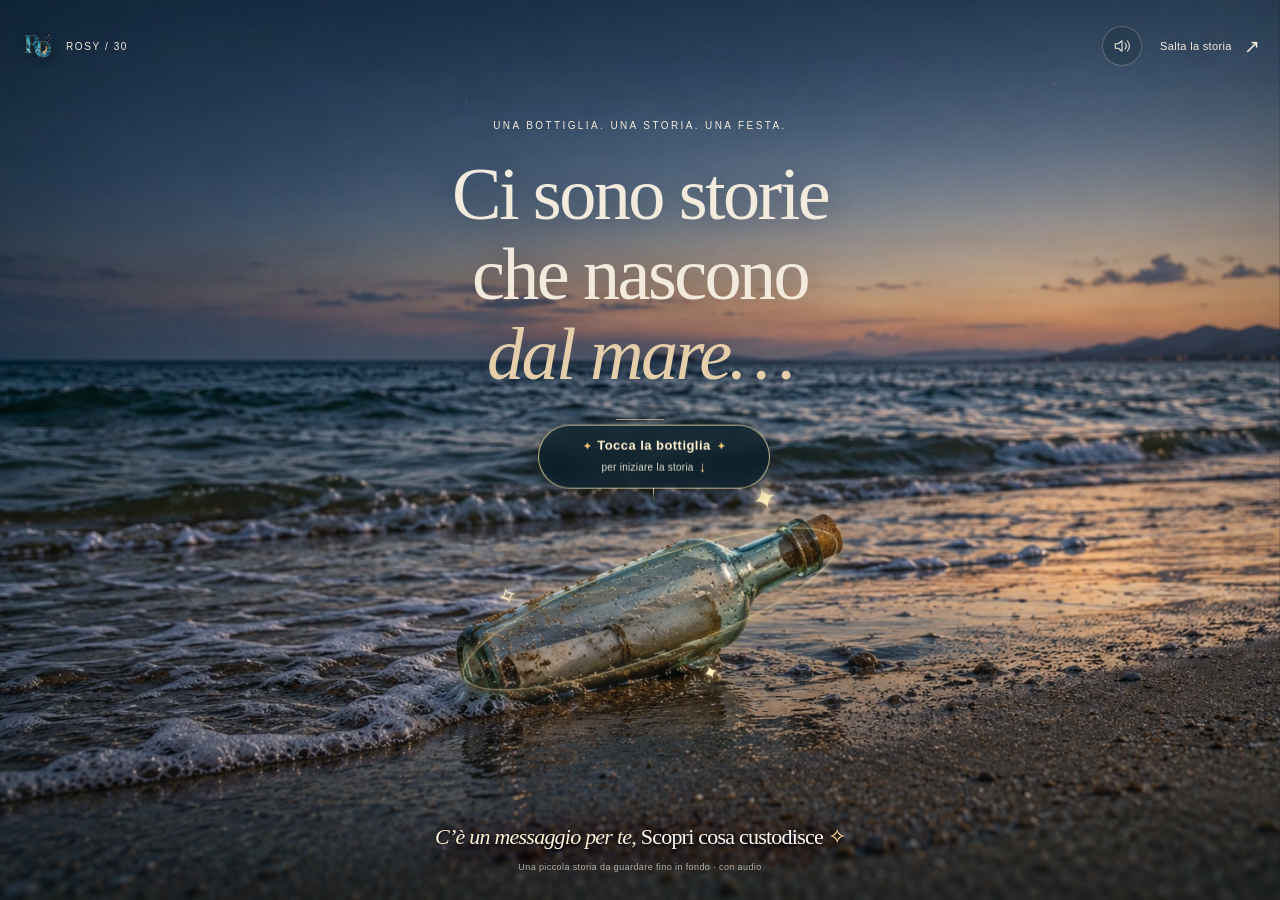
==== index.html @ 832f75d0 "Add files via upload" ====
<!doctype html>
<html lang="it">
<head>
  <meta charset="utf-8">
  <meta name="viewport" content="width=device-width, initial-scale=1, viewport-fit=cover">
  <meta name="theme-color" content="#142b35">
  <meta name="robots" content="noindex, nofollow">
  <meta name="description" content="Una bottiglia, una storia, una festa. Un invito speciale, arrivato dal mare.">
  <title>Una bottiglia, una storia, una festa</title>
  <link rel="canonical" href="https://novaaftercoma.github.io/Patanella/">
  <meta property="og:type" content="website">
  <meta property="og:locale" content="it_IT">
  <meta property="og:site_name" content="Invito Patanella">
  <meta property="og:title" content="Una bottiglia, una storia, una festa | Patanella">
  <meta property="og:description" content="Una bottiglia è arrivata dal mare. Tocca per scoprire l'invito alla festa.">
  <meta property="og:url" content="https://novaaftercoma.github.io/Patanella/">
  <meta property="og:image" content="https://novaaftercoma.github.io/Patanella/assets/anteprima-whatsapp.jpg">
  <meta property="og:image:secure_url" content="https://novaaftercoma.github.io/Patanella/assets/anteprima-whatsapp.jpg">
  <meta property="og:image:type" content="image/jpeg">
  <meta property="og:image:width" content="1200">
  <meta property="og:image:height" content="630">
  <meta property="og:image:alt" content="Una bottiglia con una pergamena sulla riva del mare al tramonto">
  <meta name="twitter:card" content="summary_large_image">
  <meta name="twitter:title" content="Una bottiglia, una storia, una festa | Patanella">
  <meta name="twitter:description" content="Una storia arriva dal mare. Apri la bottiglia e scopri l'invito.">
  <meta name="twitter:image" content="https://novaaftercoma.github.io/Patanella/assets/anteprima-whatsapp.jpg">
  <link rel="icon" type="image/svg+xml" href="assets/favicon.svg">
  <link rel="apple-touch-icon" href="assets/apple-touch-icon.png">
  <!-- Calligrafia della pergamena; i font di sistema sono la riserva se offline. -->
  <link rel="preconnect" href="https://fonts.googleapis.com">
  <link rel="preconnect" href="https://fonts.gstatic.com" crossorigin>
  <link href="https://fonts.googleapis.com/css2?family=Dancing+Script:wght@500;600;700&family=Great+Vibes&display=swap" rel="stylesheet">
  <link rel="stylesheet" href="style.css?v=20">
</head>
<body>
<main id="stage" class="stage" data-scene="welcome">
  <div class="backdrops" aria-hidden="true">
    <picture>
      <source id="shore-mobile-source" media="(max-aspect-ratio: 3/4)" srcset="assets/scenes/bottiglia-mobile.jpg">
      <img id="shore" class="backdrop shore" src="assets/scenes/bottiglia.jpg" alt="" fetchpriority="high">
    </picture>
    <picture>
      <source id="open-mobile-source" media="(max-aspect-ratio: 3/4)">
      <img id="shore-open" class="backdrop shore shore-open" alt="" decoding="async" fetchpriority="low">
    </picture>
    <img id="night" class="backdrop night" alt="" decoding="async" fetchpriority="low">
    <div id="videos" class="videos"></div>
    <div class="shade"></div>
    <div class="vignette"></div>
  </div>

  <header class="topbar">
    <div class="brand"><img id="brand-monogram" alt="" width="36" height="36"><span id="brand-name">Una storia da festeggiare</span></div>
    <div class="controls">
      <button id="b-sound" class="control" type="button" hidden aria-label="Disattiva l’audio" aria-pressed="false">
        <svg viewBox="0 0 24 24" aria-hidden="true"><path d="M3 9v6h4l5 4V5L7 9z"/><path class="sound-on" d="M16 8a6 6 0 0 1 0 8m3-11a10 10 0 0 1 0 14"/><path class="sound-off" d="m16 9 6 6m0-6-6 6"/></svg>
      </button>
      <button id="b-audio-retry" class="audio-retry control" type="button" hidden aria-label="Riprova ad attivare la musica">♪ <span class="sr-only">Attiva la musica</span></button>
      <button id="b-pause" class="control" type="button" hidden aria-label="Metti in pausa" aria-pressed="false"><span class="pause-symbol" aria-hidden="true">Ⅱ</span><span class="play-symbol" aria-hidden="true">▷</span></button>
      <button id="b-skip" class="skip" type="button" aria-label="Salta la storia e vai subito all’invito">Salta la storia <span aria-hidden="true">↗</span></button>
    </div>
  </header>

  <section id="welcome" class="panel welcome active" aria-label="Il messaggio dal mare">
    <div class="welcome-copy">
      <p class="eyebrow">Una bottiglia. Una storia. Una festa.</p>
      <h1 id="welcome-title">Ci sono storie<br>che nascono<br><em>dal mare…</em></h1>
      <div class="fine-line" aria-hidden="true"></div>
    </div>
    <!-- Hitbox ovale sincronizzata alla posizione reale della bottiglia. -->
    <div id="bottle-frame" class="bottle-frame">
      <div class="bottle-aura" aria-hidden="true">
        <span class="bottle-spark bottle-spark-one">✦</span>
        <span class="bottle-spark bottle-spark-two">✧</span>
        <span class="bottle-spark bottle-spark-three">✦</span>
      </div>
      <button id="bottle" class="bottle-hit" type="button" aria-label="Tocca la bottiglia per iniziare la storia e ascoltare la musica"></button>
    </div>
    <button id="bottle-guide" class="bottle-guide" type="button" aria-label="Tocca qui o la bottiglia per iniziare la storia">
      <span class="bottle-guide-lead"><span class="bottle-guide-star">✦</span> Tocca la bottiglia <span class="bottle-guide-star">✦</span></span>
      <span class="bottle-guide-sub">per iniziare la storia <span class="bottle-guide-arrow">↓</span></span>
    </button>
    <div class="welcome-action">
      <p class="welcome-message"><em>C’è un messaggio per te,</em> Scopri cosa custodisce <span aria-hidden="true">✧</span></p>
      <p class="micro">Una piccola storia da guardare fino in fondo · con audio</p>
    </div>
  </section>

  <section id="messaggio" class="panel opening" aria-label="L’inizio della storia" inert>
    <div class="opening-copy"><p class="eyebrow">La scoperta</p><h2 id="intro-text">Ogni storia ha un inizio…</h2></div>
  </section>

  <section id="segreto" class="panel letter-panel" aria-label="Il contenuto segreto" inert>
    <article class="letter">
      <div class="letter-inner">
        <p class="letter-label">Un piccolo segreto per te</p>
        <div class="letter-rule" aria-hidden="true"></div>
        <p id="ty1" class="typed">La protagonista di questa storia?</p>
        <p id="ty2" class="typed typed-strong">Una ragazza che non ha nessuna intenzione di crescere davvero…</p>
        <p class="signature" id="signature">Patanella</p>
      </div>
    </article>
  </section>

  <section id="prove" class="panel photos-panel" aria-label="Le prove: i ricordi d’infanzia" inert>
    <div class="scene-heading"><p class="eyebrow">Le prove</p><h2>Era già tutto <em>scritto.</em></h2></div>
    <div id="kids" class="photo-desk kids"></div>
  </section>

  <section id="complici" class="panel photos-panel friends-panel" aria-label="Il prima e dopo: Rosy oggi" inert>
    <div class="scene-heading"><p class="eyebrow">Qualche anno dopo</p><h2 id="flash">Poi gli anni sono passati…</h2></div>
    <div id="friends" class="photo-desk friends"></div>
  </section>

  <section id="epico" class="panel poetic" aria-label="Il prossimo capitolo" inert>
    <div class="poetic-inner"><p class="eyebrow">Il bello deve ancora venire</p><h2 id="epic-text">Trent’anni di sogni, risate e persone speciali.</h2><div class="fine-line" aria-hidden="true"></div></div>
  </section>

  <section id="citazione" class="panel poetic quote-panel" aria-label="I momenti che contano" inert>
    <div class="poetic-inner"><span class="quote-mark" aria-hidden="true">“</span><blockquote id="quote-text">Le cose belle non si contano negli anni, ma nei momenti che ci fanno brillare gli occhi.</blockquote><div class="fine-line" aria-hidden="true"></div></div>
  </section>

  <section id="finale" class="panel final-panel" aria-label="L’invito alla festa" inert>
    <div class="invitation">
      <p class="eyebrow">Il prossimo capitolo, insieme</p>
      <img id="mono" class="final-monogram" alt="" hidden>
      <h2 id="f-name" tabindex="-1">Rosy</h2>
      <p id="f-age" class="age">30 anni</p>
      <p id="f-title" class="final-copy">La storia continua… e stavolta voglio viverla con voi!</p>
      <div class="event-details">
        <div class="date-line"><time id="f-data" datetime="2026-12-28">Lunedì 28 dicembre 2026</time><span class="date-divider" aria-hidden="true"></span><time id="f-ora" datetime="2026-12-28T20:30:00+01:00">ore 20:30</time></div>
        <p id="f-locale" class="venue">La location? Scoprila sulla mappa.</p>
        <p id="f-addr" class="address"></p>
      </div>
      <section class="countdown" id="countdown" aria-label="Conto alla rovescia per la festa">
        <p class="countdown-kicker" id="countdown-message">Calcolo il tempo che manca alla festa…</p>
        <div class="countdown-units" role="timer" aria-live="off" hidden>
          <div class="countdown-unit"><strong id="cd-days">--</strong><span>giorni</span></div>
          <div class="countdown-unit"><strong id="cd-hours">--</strong><span>ore</span></div>
          <div class="countdown-unit"><strong id="cd-minutes">--</strong><span>minuti</span></div>
          <div class="countdown-unit"><strong id="cd-seconds">--</strong><span>secondi</span></div>
        </div>
      </section>
      <div class="final-actions">
        <div id="rsvp" class="rsvp">
          <p class="rsvp-intro">La tua risposta sarebbe gradita</p>
          <div class="rsvp-choices" role="group" aria-label="Rispondi all'invito su WhatsApp">
            <a id="b-wa-yes" href="https://wa.me/393472343616?text=Ciao%20Patanella%21%20%F0%9F%8E%89%F0%9F%A5%82%0AConfermo%20che%20ci%20sar%C3%B2%20alla%20tua%20festa%21%0A%0A%F0%9F%8D%BD%EF%B8%8F%20Allergie%2Fintolleranze%3A%20___" class="button whatsapp-cta rsvp-option rsvp-yes" target="_blank" rel="noopener noreferrer" aria-label="Conferma: ci sono. Apri WhatsApp con il messaggio di conferma">
              <svg class="action-icon" viewBox="0 0 24 24" fill="none" aria-hidden="true" focusable="false">
                <circle cx="12" cy="12" r="9" stroke="currentColor" stroke-width="1.8"/>
                <path d="m7.6 12.1 3.2 3.2 5.9-6.1" stroke="currentColor" stroke-width="2.1" stroke-linecap="round" stroke-linejoin="round"/>
              </svg>
              <span class="cta-copy"><strong>Conferma</strong><small>Ci sono!</small></span>
            </a>
            <a id="b-wa-no" href="https://wa.me/393472343616?text=Ciao%20Patanella%21%20Mi%20dispiace%2C%20purtroppo%20non%20ci%20sar%C3%B2%20alla%20tua%20festa.%20Ti%20auguro%20una%20bellissima%20serata%21%20%E2%9D%A4%EF%B8%8F" class="button whatsapp-cta rsvp-option rsvp-no" target="_blank" rel="noopener noreferrer" aria-label="Declina: non ci sono. Apri WhatsApp con il messaggio di assenza">
              <svg class="action-icon" viewBox="0 0 24 24" fill="none" aria-hidden="true" focusable="false">
                <circle cx="12" cy="12" r="9" stroke="currentColor" stroke-width="1.8"/>
                <path d="m9 9 6 6m0-6-6 6" stroke="currentColor" stroke-width="2.1" stroke-linecap="round"/>
              </svg>
              <span class="cta-copy"><strong>Declina</strong><small>Non ci sono</small></span>
            </a>
          </div>

        </div>
        <a id="b-map" href="https://maps.app.goo.gl/FoxAbSmSC42Bt9TLA" class="button secondary map-cta" target="_blank" rel="noopener noreferrer">
          <svg class="action-icon map-icon" viewBox="0 0 24 24" fill="none" aria-hidden="true" focusable="false">
            <path d="M20 10c0 6-8 12-8 12S4 16 4 10a8 8 0 1 1 16 0Z" stroke="currentColor" stroke-width="1.8" stroke-linejoin="round"/>
            <circle cx="12" cy="10" r="2.7" stroke="currentColor" stroke-width="1.8"/>
          </svg>
          <span class="map-label">Indicazioni su Google Maps</span>
          <span class="cta-arrow" aria-hidden="true">↗</span>
        </a>
        <a id="b-calendar" class="button secondary calendar-cta" href="Patanella_28_dicembre_2026.ics" download="Patanella_28_dicembre_2026.ics" aria-label="Aggiungi al calendario il 28 dicembre 2026 alle ore 20:30">
          <svg class="action-icon calendar-icon" viewBox="0 0 24 24" fill="none" aria-hidden="true" focusable="false">
            <rect x="3" y="5" width="18" height="16" rx="2.5" stroke="currentColor" stroke-width="1.7"/>
            <path d="M7 3v4m10-4v4M3 10h18M12 13v5m-2.5-2.5h5" stroke="currentColor" stroke-width="1.7" stroke-linecap="round"/>
          </svg>
          <span class="map-label">Aggiungi al calendario</span>
          <span class="cta-arrow" aria-hidden="true">↓</span>
        </a>
      </div>
      <button id="b-replay" class="replay" type="button"><span aria-hidden="true">↻</span> Riguarda la storia</button>
    </div>
  </section>

  <footer class="story-footer" id="story-footer" hidden>
    <span id="chapter" class="chapter" aria-live="polite"></span>
    <div id="progress" class="progress" role="progressbar" aria-label="Avanzamento della storia" aria-valuemin="0" aria-valuemax="100" aria-valuenow="0"></div>
  </footer>
  <p id="status" class="sr-only" role="status"></p>
  <section id="static-fallback" class="static-fallback" hidden aria-label="Invito in versione essenziale">
    <div class="static-fallback-inner">
      <p class="eyebrow">Invito alla festa</p>
      <h2>Rosy · 30 anni</h2>
      <p>Una bottiglia, una storia, una festa.</p>
      <p><strong>Lunedì 28 dicembre 2026 · ore 20:30</strong></p>
      <p>La location? Scoprila sulla mappa.</p>
      <div class="fallback-links">
        <a href="https://maps.app.goo.gl/FoxAbSmSC42Bt9TLA" target="_blank" rel="noopener noreferrer">Apri Google Maps</a>
        <a href="https://wa.me/393472343616?text=Ciao%20Patanella%21%20%F0%9F%8E%89%F0%9F%A5%82%0AConfermo%20che%20ci%20sar%C3%B2%20alla%20tua%20festa%21%0A%0A%F0%9F%8D%BD%EF%B8%8F%20Allergie%2Fintolleranze%3A%20___" target="_blank" rel="noopener noreferrer">Conferma su WhatsApp</a>
        <a href="https://wa.me/393472343616?text=Ciao%20Patanella%21%20Mi%20dispiace%2C%20purtroppo%20non%20ci%20sar%C3%B2%20alla%20tua%20festa.%20Ti%20auguro%20una%20bellissima%20serata%21%20%E2%9D%A4%EF%B8%8F" target="_blank" rel="noopener noreferrer">Declina su WhatsApp</a>
        <a href="Patanella_28_dicembre_2026.ics" download>Aggiungi al calendario</a>
      </div>
    </div>
  </section>

  <noscript><section class="no-script" aria-label="Dettagli dell'invito"><h2>Rosy · 30 anni</h2><p>Lunedì 28 dicembre 2026, ore 20:30</p><p>La location è disponibile su Google Maps.</p><p><a href="https://maps.app.goo.gl/FoxAbSmSC42Bt9TLA" target="_blank" rel="noopener noreferrer">Indicazioni Google Maps</a></p><p><a href="https://wa.me/393472343616?text=Ciao%20Patanella%21%20%F0%9F%8E%89%F0%9F%A5%82%0AConfermo%20che%20ci%20sar%C3%B2%20alla%20tua%20festa%21%0A%0A%F0%9F%8D%BD%EF%B8%8F%20Allergie%2Fintolleranze%3A%20___" target="_blank" rel="noopener noreferrer">Conferma su WhatsApp</a></p><p><a href="Patanella_28_dicembre_2026.ics" download>Aggiungi al calendario</a></p></section></noscript>
</main>
<script>
  /* Se i file JavaScript non caricano, mostra un invito essenziale. */
  function showInvitoFallback() { var f=document.getElementById('static-fallback'); if (f) f.hidden=false; }
  window.addEventListener('error', function(e) { if (e.filename && /(?:config|script)\.js/.test(e.filename)) showInvitoFallback(); });
</script>
<script src="config.js?v=20" onerror="showInvitoFallback()"></script>
<script src="script.js?v=20" onerror="showInvitoFallback()"></script>
</body>
</html>
---- style.css ----
:root{--ink:#183138;--ivory:#f2eadc;--gold:#d6bc91;--serif:"Iowan Old Style","Palatino Linotype",Palatino,Georgia,serif;--sans:"Avenir Next",Avenir,"Segoe UI",sans-serif;--paper:url("assets/scenes/carta.jpg")}
*{box-sizing:border-box;margin:0}html,body{height:100%;background:#112732;color:var(--ivory);font-family:var(--serif)}body{overflow:hidden;-webkit-tap-highlight-color:transparent}button,a{touch-action:manipulation}button{font:inherit}button,a{-webkit-user-select:none;user-select:none}button{cursor:pointer}button:disabled{cursor:wait}[hidden]{display:none!important}button:focus-visible,a:focus-visible{outline:2px solid #fff;outline-offset:6px}button{color:inherit}img{display:block}.stage{position:relative;height:100svh;height:100dvh;min-height:320px;isolation:isolate;overflow:hidden}.backdrops,.backdrop,.shade,.vignette,.videos,.videos video{position:absolute;inset:0;width:100%;height:100%}.backdrops{z-index:-2;overflow:hidden;background:#112732}.backdrop{object-fit:cover;object-position:51% 50%;transition:opacity 2.4s ease,filter 2s ease;will-change:transform}.shore{animation:shore-drift 28s ease-in-out infinite alternate}.night{opacity:0;object-position:72% 50%;animation:night-drift 38s ease-in-out infinite alternate}.shade{background:linear-gradient(180deg,rgba(8,23,32,.43),rgba(8,23,32,.08) 40%,rgba(8,23,32,.02) 64%,rgba(6,20,27,.58));transition:background 1.5s}.vignette{box-shadow:inset 0 0 18vw rgba(5,15,20,.25);pointer-events:none}.videos video{object-fit:cover;opacity:0;transition:opacity 1.4s}.videos video.on{opacity:1}.stage[data-scene="segreto"] .shore{filter:blur(3px) brightness(.73)}.stage[data-scene="prove"] .shore,.stage[data-scene="complici"] .shore{filter:blur(7px) brightness(.48)}.stage[data-scene="epico"] .night,.stage[data-scene="citazione"] .night,.stage[data-scene="finale"] .night{opacity:1}.stage[data-scene="epico"] .shore,.stage[data-scene="citazione"] .shore,.stage[data-scene="finale"] .shore{opacity:0}.stage[data-scene="finale"] .shade{background:linear-gradient(90deg,rgba(5,17,25,.61),rgba(5,17,25,.17),rgba(5,17,25,.58))}@keyframes shore-drift{from{transform:scale(1.015) translateY(0)}to{transform:scale(1.065) translateY(-.45%)}}@keyframes night-drift{from{transform:scale(1.02)}to{transform:scale(1.08) translateX(-.6%)}}
/* Navigation discrète, toujours accessible. */
.topbar{position:absolute;z-index:20;top:0;left:0;right:0;display:flex;align-items:center;justify-content:space-between;gap:16px;padding:max(24px,env(safe-area-inset-top)) 36px 16px;font-family:var(--sans)}.brand{display:flex;align-items:center;gap:12px}.brand img{width:34px;height:34px;border-radius:50%;object-fit:cover;opacity:.94;border:1px solid rgba(214,188,145,.65)}.brand span{font-size:10px;letter-spacing:.16em;text-transform:uppercase}.controls{display:flex;gap:10px;align-items:center}.control{display:grid;place-items:center;width:40px;height:40px;border:1px solid #f2eadc40;border-radius:50%;background:#1025303d;backdrop-filter:blur(12px);font-size:20px}.control svg{width:18px;height:18px;fill:none;stroke:currentColor;stroke-width:1.4;stroke-linejoin:round;stroke-linecap:round}.control .sound-off,.control .play-symbol{display:none}.control[aria-pressed="true"] .sound-on,.control[aria-pressed="true"] .pause-symbol{display:none}.control[aria-pressed="true"] .sound-off,.control[aria-pressed="true"] .play-symbol{display:block}.skip{font-family:var(--sans);font-size:11px;letter-spacing:.03em;display:flex;align-items:center;gap:12px;min-height:44px;padding:0 0 0 8px;border:0;background:none}.skip span{font-size:19px}.panel{position:absolute;inset:0;opacity:0;visibility:hidden;pointer-events:none;transition:opacity 1.1s ease,visibility 1.1s;overflow:hidden}.panel.active{opacity:1;visibility:visible;pointer-events:auto}.eyebrow{font-family:var(--sans);font-size:10px;letter-spacing:.24em;text-transform:uppercase;font-weight:500;line-height:1.7}.fine-line{width:48px;height:1px;background:var(--gold);margin:24px auto 0;opacity:.85}h1,h2,blockquote{font-weight:400}em{font-weight:400;color:#e5cfab}h1{font-size:clamp(38px,5.8vw,80px);line-height:1.08;letter-spacing:-.035em;text-shadow:0 2px 28px #07172248}.welcome-copy{position:absolute;left:8%;right:8%;top:17%;text-align:center}.welcome-copy .eyebrow{margin-bottom:20px}.welcome-copy .fine-line{margin-top:24px}.welcome-action{position:absolute;left:20px;right:20px;bottom:max(5.8%,28px);display:flex;align-items:center;flex-direction:column;text-align:center;gap:15px}.handwritten{font-style:italic;font-size:21px;text-shadow:0 1px 12px #0009}.button{font-family:var(--sans);font-size:12px;letter-spacing:.045em;display:inline-flex;align-items:center;justify-content:center;gap:36px;padding:17px 26px;min-height:52px;border:1px solid var(--ivory);text-decoration:none;border-radius:2px;transition:background .3s,transform .3s}.button:hover{transform:translateY(-2px)}.button span[aria-hidden]{font-size:20px;line-height:1}.primary{background:var(--ivory);color:#203b42}.primary:hover{background:#fff8ec}.secondary{background:#10253029;color:var(--ivory);border-color:#ede6d87d;backdrop-filter:blur(10px)}.micro{font-family:var(--sans);font-size:9px;letter-spacing:.045em;color:#ede7dbb8}.bottle-hit{position:absolute;left:34%;top:57%;width:34%;height:23%;background:none;border:none;border-radius:50%;z-index:0}.opening-copy{position:absolute;top:20%;left:8%;right:8%;text-align:center}.opening-copy h2{max-width:560px;margin:22px auto 0;font-size:clamp(35px,5vw,64px);font-style:italic;line-height:1.18}.opening.active .opening-copy{animation:lift-in 2s both}.letter-panel{display:grid;place-items:center;padding:92px 24px 68px}.letter{width:min(460px,100%);min-height:435px;background:var(--paper) center/100% 100%;color:#3a352b;box-shadow:8px 25px 60px #0005;transform:translateY(70px) rotate(-5deg) scale(.88);transition:transform 2s cubic-bezier(.2,.75,.2,1);position:relative}.letter-panel.active .letter{transform:translateY(0) rotate(-2deg) scale(1)}.letter-inner{padding:58px 48px 42px}.letter-label{font-family:var(--sans);font-size:9px;letter-spacing:.22em;text-transform:uppercase;opacity:.6;text-align:center}.letter-rule{width:32px;height:1px;background:#8c7652;margin:22px auto 30px;opacity:.6}.typed{font-family:"Courier New",monospace;font-size:clamp(15px,2vw,18px);line-height:1.6;min-height:3.2em;white-space:pre-wrap}.typed-strong{margin-top:16px;font-weight:700;min-height:6.4em}.typed.typing::after{content:"│";opacity:.65}.signature{text-align:right;font-size:32px;font-style:italic;margin-top:24px;color:#465e61;opacity:.8}.scene-heading{position:absolute;top:16%;left:7%;right:7%;text-align:center}.scene-heading h2{font-size:clamp(28px,3.9vw,48px);line-height:1.15;margin-top:12px;min-height:2.3em}.photo-desk{position:absolute;top:36%;bottom:15%;left:7%;right:7%;perspective:1200px}.pol{position:absolute;background:#f5f1e9;padding:12px 12px 0;box-shadow:2px 4px 4px #0002,10px 22px 35px #0006,inset 0 0 0 1px #ffffff9c;opacity:0;transform:translate3d(var(--dx,0px),100px,0) rotate(calc(var(--r) - 10deg)) scale(.83);transition:opacity .8s ease,transform 1.5s cubic-bezier(.17,.8,.24,1);width:clamp(180px,23vw,292px);left:calc(50% - clamp(90px,11.5vw,146px));top:0;will-change:transform}.pol.visible{opacity:1;transform:translate3d(var(--dx,0px),var(--dy,0px),0) rotate(var(--r)) scale(1)}.pol::after{content:"";position:absolute;inset:12px 12px auto;aspect-ratio:1;pointer-events:none;background:linear-gradient(140deg,#ffffff1c,transparent 45%,#0000000c)}.pol img{width:100%;aspect-ratio:1;object-fit:cover;background:#c5c3b8;filter:saturate(.88) contrast(.97)}.pol figcaption{min-height:52px;display:flex;align-items:center;justify-content:center;text-align:center;color:#33434a;font-style:italic;font-size:15px;padding:9px 2px 12px;line-height:1.15}.kids .pol:nth-child(1){--dx:-103%;--dy:15px;--r:-8deg;z-index:1}.kids .pol:nth-child(2){--dx:0%;--dy:-5px;--r:3deg;z-index:2}.kids .pol:nth-child(3){--dx:103%;--dy:22px;--r:-4deg;z-index:3}.stamp{position:absolute;left:50%;bottom:57px;transform:translate(-50%,0) rotate(-11deg) scale(1.25);width:94%;border:2px solid #8c3736b8;padding:7px 6px;color:#843530e8;background:#eae1ccad;font:700 12px/1.25 "Courier New",monospace;letter-spacing:.025em;text-align:center;box-shadow:inset 0 0 0 2px #f5eddf78;opacity:0;transition:transform .22s ease-out,opacity .22s;mix-blend-mode:multiply}.pol.stamped .stamp{opacity:1;transform:translate(-50%,0) rotate(-11deg) scale(1)}.friends .pol{width:clamp(220px,24vw,310px);left:calc(50% - clamp(110px,12vw,155px));--r:-4deg;--dy:0px}.friends .pol.active-photo{z-index:12;transform:translate3d(0,0,0) rotate(var(--r)) scale(1)}.friends .pol.previous-photo{opacity:.64;transform:translate3d(var(--dx),var(--dy),0) rotate(var(--r)) scale(.88);filter:brightness(.8)}.friends .stamp{font-size:22px;bottom:74px;width:max-content;max-width:95%;padding:8px 16px}.poetic{display:grid;place-items:center;padding:100px 9% 100px}.poetic-inner{width:min(730px,100%);text-align:center}.poetic .eyebrow{margin-bottom:36px;color:#e4d5bc}.poetic h2{font-size:clamp(33px,4.5vw,60px);line-height:1.27;letter-spacing:-.02em;text-shadow:0 2px 28px #06121ac9}.poetic h2.punchline{font-size:clamp(31px,4vw,54px);font-style:italic}.quote-mark{font-size:100px;line-height:.55;color:#d5bb91;display:block;margin-bottom:24px}.quote-panel blockquote{font-size:clamp(29px,3.6vw,46px);font-style:italic;line-height:1.38}.final-panel{overflow-y:auto;overscroll-behavior:contain;scrollbar-width:thin;padding:98px 24px 46px}.invitation{width:min(600px,100%);margin:auto;min-height:calc(100% - 1px);display:flex;align-items:center;justify-content:center;flex-direction:column;text-align:center}.final-monogram{width:54px;height:54px;object-fit:cover;border-radius:50%;border:1px solid var(--gold);margin:18px 0 0}.invitation h2{font-size:clamp(58px,8vw,100px);line-height:1.05;color:#f2e1c4;letter-spacing:-.04em;margin-top:12px}.age{font-family:var(--sans);font-size:11px;letter-spacing:.3em;text-transform:uppercase;margin-top:10px}.final-copy{font-style:italic;font-size:clamp(20px,2.4vw,26px);line-height:1.4;max-width:420px;margin-top:26px;color:#ece9df}.event-details{width:100%;border-top:1px solid #d6bc9155;border-bottom:1px solid #d6bc9155;padding:22px 8px;margin-top:26px}.date-line{display:flex;align-items:center;justify-content:center;gap:20px;flex-wrap:wrap;font-family:var(--sans);font-size:13px;letter-spacing:.08em}.date-divider{width:1px;height:20px;background:#d6bc9166}.venue{font-size:22px;margin-top:17px}.address{font-family:var(--sans);font-size:11px;line-height:1.5;margin-top:7px;letter-spacing:.04em;opacity:.75}.final-actions{display:flex;justify-content:center;flex-wrap:wrap;gap:12px;margin-top:26px}.final-actions:empty{display:none}.replay{margin-top:22px;background:none;border:none;border-bottom:1px solid #ede7db44;padding:8px 0;font-family:var(--sans);font-size:11px;letter-spacing:.025em;min-height:40px;opacity:.8}.replay span{font-size:16px;margin-right:7px}.final-panel.active .invitation{animation:lift-in 1.6s both}.story-footer{position:absolute;bottom:max(26px,env(safe-area-inset-bottom));left:36px;right:36px;display:flex;align-items:center;gap:24px;z-index:15;font-family:var(--sans);font-size:9px;letter-spacing:.12em}.chapter{min-width:135px;text-transform:uppercase}.progress{display:flex;gap:6px;width:min(430px,65%);margin-left:auto}.progress span{height:2px;flex:1;background:#f3eadb35;overflow:hidden}.progress i{height:100%;width:100%;display:block;background:#eee3ce;transform-origin:left;transform:scaleX(var(--p,0))}.story-count{font-size:10px;white-space:nowrap}.stage.is-paused *{animation-play-state:paused!important}.sr-only{position:absolute;width:1px;height:1px;overflow:hidden;clip-path:inset(50%);white-space:nowrap}.no-script{position:absolute;inset:40% 10% auto;background:#173746;padding:30px;text-align:center;z-index:30}@keyframes lift-in{from{opacity:0;transform:translateY(15px)}to{opacity:1;transform:none}}
@media(min-width:900px) and (min-height:740px){.welcome-copy{top:16%}.welcome-action{bottom:6%}.final-panel{padding-top:110px}.final-copy{margin-top:28px}}
@media(max-width:600px){.topbar{padding:max(18px,env(safe-area-inset-top)) 20px 12px;gap:8px}.brand{gap:8px}.brand span{font-size:8px;letter-spacing:.12em;max-width:105px;line-height:1.6}.brand img{width:30px;height:30px}.controls{gap:6px}.control{width:34px;height:34px}.skip{font-size:10px;gap:8px}.welcome-copy{top:17%;left:6%;right:6%}.welcome-copy .eyebrow{font-size:8px;letter-spacing:.16em;margin-bottom:21px}.welcome-copy h1{font-size:clamp(37px,11vw,52px);line-height:1.09}.welcome-copy .fine-line{margin-top:22px}.welcome-action{bottom:max(5.3%,30px);gap:14px}.handwritten{font-size:19px}.micro{font-size:8px}.bottle-hit{left:6%;width:88%;height:22%;top:57%}.opening-copy{top:22%}.letter-panel{padding:80px 25px 72px}.letter{min-height:410px}.letter-inner{padding:47px 31px 34px}.typed{font-size:16px}.typed-strong{min-height:7.8em}.signature{font-size:30px;margin-top:16px}.scene-heading{top:16%;left:7%;right:7%}.scene-heading .eyebrow{font-size:9px}.scene-heading h2{font-size:31px;margin-top:14px}.photo-desk{top:37%;bottom:14%;left:9%;right:9%}.pol{width:min(59vw,244px);left:calc(50% - min(29.5vw,122px));padding:9px 9px 0}.pol::after{inset:9px 9px auto}.pol figcaption{min-height:46px;font-size:14px}.kids .pol:nth-child(1){--dx:-13%;--dy:-18px;--r:-11deg}.kids .pol:nth-child(2){--dx:12%;--dy:32px;--r:9deg}.kids .pol:nth-child(3){--dx:-3%;--dy:82px;--r:-4deg}.kids .pol.past{filter:brightness(.79);opacity:.8}.stamp{font-size:10px;bottom:48px}.friends .pol{width:min(68vw,290px);left:calc(50% - min(34vw,145px))}.friends .pol.previous-photo{transform:translate3d(calc(var(--dx)*.32),calc(var(--dy)*.45),0) rotate(var(--r)) scale(.91)}.friends .pol figcaption{min-height:54px}.friends .stamp{font-size:19px}.friends-panel .scene-heading h2{font-size:30px;min-height:2.3em}.friends-panel .photo-desk{top:39%}.poetic{padding:100px 9% 100px}.poetic .eyebrow{font-size:8px;letter-spacing:.18em;margin-bottom:25px}.poetic h2{font-size:37px}.poetic h2.punchline{font-size:34px}.quote-panel blockquote{font-size:30px}.quote-mark{font-size:90px}.story-footer{left:23px;right:23px;gap:13px;bottom:max(23px,env(safe-area-inset-bottom))}.chapter{min-width:0;font-size:8px;letter-spacing:.07em;white-space:nowrap}.progress{gap:4px;width:auto;flex:1}.story-count{font-size:8px}.final-panel{padding:92px 28px 32px}.invitation .eyebrow{font-size:8px;letter-spacing:.18em}.final-monogram{width:45px;height:45px;margin-top:17px}.invitation h2{font-size:72px;margin-top:10px}.final-copy{font-size:22px;margin-top:22px}.event-details{margin-top:23px;padding:20px 4px}.date-line{gap:13px;font-size:10px;letter-spacing:.05em}.venue{font-size:21px}.address{font-size:10px}.final-actions{gap:9px;margin-top:22px;width:100%}.final-actions .button{font-size:11px;padding:15px 20px;gap:19px;flex:1;white-space:nowrap}.replay{margin-top:17px}}
@media(max-height:700px) and (max-width:600px){.welcome-copy{top:16%}.welcome-copy h1{font-size:36px}.welcome-copy .eyebrow{margin-bottom:15px}.welcome-copy .fine-line{margin-top:17px}.welcome-action{gap:10px;bottom:4.5%}.handwritten{font-size:17px}.scene-heading{top:16%}.scene-heading h2{font-size:26px}.photo-desk{top:35%}.pol{width:48vw;left:26%}.kids .pol:nth-child(2){--dy:25px}.kids .pol:nth-child(3){--dy:58px}.friends .pol{width:56vw;left:22%}.letter{min-height:0}.letter-inner{padding:33px 28px 26px}.letter-rule{margin:15px auto 20px}.typed{font-size:14px}.typed-strong{min-height:6.4em}.signature{font-size:26px}.poetic h2{font-size:32px}.quote-panel blockquote{font-size:27px}.invitation h2{font-size:62px}.final-copy{font-size:20px}.final-panel{padding-top:85px}.final-monogram{display:none}.event-details{padding:17px 3px}}
@media(max-height:520px) and (min-width:601px){.topbar{padding:14px 25px}.welcome-copy{top:24%;left:7%;right:auto;text-align:left}.welcome-copy h1{font-size:36px}.welcome-copy .eyebrow{font-size:8px}.welcome-copy .fine-line{display:none}.welcome-action{left:auto;right:7%;bottom:10%}.welcome-action .micro{display:none}.letter-panel{padding:65px 20px 40px}.letter{min-height:0;width:480px}.letter-inner{padding:25px 40px}.letter-rule{margin:12px auto 14px}.typed{font-size:13px;min-height:1.6em}.typed-strong{min-height:3.2em;margin-top:8px}.signature{font-size:24px;margin-top:8px}.scene-heading{top:19%}.scene-heading h2{font-size:24px;margin-top:6px}.photo-desk{top:39%}.pol,.friends .pol{width:160px;left:calc(50% - 80px);padding:7px 7px 0}.pol figcaption{font-size:11px;min-height:33px;padding:6px 0}.stamp{font-size:9px;bottom:35px;padding:4px}.friends .stamp{font-size:15px;bottom:40px}.poetic{padding:75px 15% 60px}.poetic h2{font-size:33px}.poetic .eyebrow{margin-bottom:15px}.quote-panel blockquote{font-size:29px}.quote-mark{font-size:60px}.story-footer{bottom:15px}.final-panel{padding-top:77px}}
@media(prefers-reduced-motion:reduce){*,*::before,*::after{animation:none!important;transition-duration:.2s!important}.backdrop{transform:none!important}.letter-panel.active .letter{transform:none}.pol{transition:opacity .2s!important}.pol.visible{transform:translate3d(var(--dx,0px),var(--dy,0px),0) rotate(var(--r))}.final-panel.active .invitation{transform:none}}
/* Two matching photographs retain the physical bottle and its natural light. */
.shore-open{opacity:0;transition:opacity 1.8s ease,filter 2s ease}.stage.bottle-open .shore-open{opacity:1}.stage[data-scene="epico"] .shore-open,.stage[data-scene="citazione"] .shore-open,.stage[data-scene="finale"] .shore-open{opacity:0}.night-missing[data-scene="epico"] .shore,.night-missing[data-scene="citazione"] .shore,.night-missing[data-scene="finale"] .shore{opacity:1;filter:brightness(.35)}.letter{background-color:#eee5cf}

/* Personalizzazioni per l'invito a Patanella. */
.welcome-action{pointer-events:none;bottom:max(4%,22px);gap:10px}
.welcome-action .handwritten{margin:0}
.touch-hint{font-family:var(--sans);font-size:11px;letter-spacing:.08em;text-transform:uppercase;color:#fff1d6;text-shadow:0 2px 12px #001b25;line-height:1.6}
.touch-hint span{font-size:17px;vertical-align:middle}
.bottle-hit{left:35%;top:57%;width:34%;height:23%;z-index:2;transform:rotate(-12deg);border-radius:48%;cursor:pointer;touch-action:manipulation}
.bottle-hit:hover{background:rgba(255,255,255,.025)}
.bottle-hit:active{background:rgba(255,255,255,.07)}
.bottle-hit:focus-visible{outline:2px solid #f5e1b9;outline-offset:5px}
.story-footer .progress{margin-left:auto}
.countdown{width:100%;margin-top:23px;max-width:440px}
.countdown-kicker{font-family:var(--sans);font-size:10px;letter-spacing:.15em;text-transform:uppercase;color:#e6d0aa;margin-bottom:15px}
.countdown-units{display:grid;grid-template-columns:repeat(4,minmax(0,1fr));gap:8px}
.countdown-unit{display:flex;flex-direction:column;align-items:center;justify-content:center;gap:6px;padding:14px 5px 12px;min-width:0;background:rgba(8,26,34,.34);border:1px solid rgba(231,207,163,.28);backdrop-filter:blur(5px)}
.countdown-unit strong{font-family:var(--serif);font-size:clamp(26px,4.5vw,40px);font-weight:400;line-height:1;font-variant-numeric:tabular-nums;color:#f6e8cc}
.countdown-unit span{font-family:var(--sans);font-size:9px;letter-spacing:.09em;text-transform:uppercase;color:#e2d7c6}
.countdown-finished .countdown-units{opacity:.6}
@media(max-width:600px){
  .bottle-hit{left:16%;top:55%;width:71%;height:19%;transform:rotate(-17deg)}
  .welcome-action{bottom:max(4.1%,22px);gap:8px}
  .touch-hint{font-size:10px;max-width:300px}
  .final-panel{padding:76px 18px 34px}
  .invitation .eyebrow{font-size:8px}
  .final-monogram{width:40px;height:40px;margin-top:11px}
  .invitation h2{font-size:clamp(55px,16vw,70px);margin-top:7px}
  .age{margin-top:5px}
  .final-copy{font-size:19px;margin-top:15px}
  .event-details{margin-top:17px;padding:14px 3px}
  .venue{margin-top:10px;font-size:18px}
  .countdown{margin-top:17px}
  .countdown-kicker{margin-bottom:10px;font-size:9px}
  .countdown-units{gap:6px}
  .countdown-unit{padding:10px 3px 9px;gap:5px}
  .countdown-unit strong{font-size:clamp(25px,8vw,33px)}
  .countdown-unit span{font-size:8px;letter-spacing:0}
  .final-actions{margin-top:16px;gap:8px}
  .final-actions .button{font-size:10px;min-height:46px;padding:12px 10px;gap:8px;flex:1}
  .replay{margin-top:12px}
}
@media(max-height:700px) and (max-width:600px){
  .final-panel{padding-top:68px}
  .final-copy{font-size:17px;margin-top:10px}
  .event-details{margin-top:12px}
  .countdown{margin-top:12px}
}

/* Revisione 2: scrittura più calligrafica, mantenendo la carta naturale. */
.letter-inner {
  padding-top: 47px;
  padding-bottom: 29px;
}
.letter-rule { margin: 17px auto 23px; }
.letter-label { color: #624f3b; opacity: .9; font-weight: 600; }
.letter .typed {
  font-family: "Dancing Script", "Segoe Script", "Apple Chancery", "URW Chancery L", "Z003", cursive;
  font-size: clamp(22px, 2.6vw, 27px);
  font-weight: 600;
  line-height: 1.24;
  letter-spacing: .005em;
  min-height: 2.7em;
  color: #372d25;
  text-shadow: none;
}
.letter .typed-strong {
  margin-top: 11px;
  font-weight: 700;
  min-height: 4.6em;
}
.letter .signature {
  font-family: "Great Vibes", "Segoe Script", "Apple Chancery", "URW Chancery L", "Z003", cursive;
  color: #523e32;
  font-size: clamp(44px, 5vw, 56px);
  font-style: normal;
  font-weight: 400;
  line-height: 1.25;
  margin-top: 10px;
  padding-right: 7px;
  opacity: 1;
}
/* Timbri fotografici: fondo pieno, inchiostro chiaro e contrasto costante.
   Niente mix-blend-mode: sotto foto scure la scritta non deve sparire. */
.photo-desk .stamp {
  color: #fff5df;
  background: rgba(126, 42, 39, .96);
  border: 2px solid #f5dec2;
  font: 800 11px/1.3 "Courier New", Courier, monospace;
  letter-spacing: .015em;
  text-shadow: 0 1px 1px rgba(38, 13, 12, .4);
  box-shadow: 0 4px 16px rgba(0, 0, 0, .38), inset 0 0 0 2px rgba(255, 244, 226, .24);
  mix-blend-mode: normal;
  padding: 9px 6px;
  width: 96%;
}
.friends .stamp {
  font-size: 22px;
  letter-spacing: .07em;
  width: max-content;
  max-width: 95%;
  padding: 10px 17px;
}
.friends .pol.previous-photo { filter: brightness(.94); opacity: .8; }
@media (max-width:600px) {
  .letter-inner { padding: 42px 29px 28px; }
  .letter-rule { margin: 17px auto 22px; }
  .letter .typed { font-size: clamp(21px, 5.9vw, 25px); line-height: 1.2; }
  .letter .typed-strong { min-height: 4.6em; margin-top: 11px; }
  .letter .signature { font-size: clamp(43px, 12vw, 52px); margin-top: 9px; }
  .photo-desk .stamp { font-size: 10px; padding: 7px 5px; }
  .friends .stamp { font-size: 19px; padding: 8px 13px; }
  .kids .pol.past { filter: brightness(.94); opacity: .94; }
}
@media (max-height:700px) and (max-width:600px) {
  .letter-inner { padding: 29px 26px 22px; }
  .letter-rule { margin: 10px auto 13px; }
  .letter .typed { font-size: 21px; line-height: 1.16; }
  .letter .typed-strong { min-height: 4em; margin-top: 7px; }
  .letter .signature { font-size: 41px; margin-top: 6px; }
}
@media (max-height:520px) and (min-width:601px) {
  .letter-inner { padding: 20px 34px; }
  .letter-rule { margin: 10px auto 13px; }
  .letter .typed { font-size: 18px; line-height: 1.15; min-height: 1em; }
  .letter .typed-strong { min-height: 2em; margin-top: 6px; }
  .letter .signature { font-size: 34px; margin-top: 4px; }
  .photo-desk .stamp { font-size: 9px; padding: 5px; }
  .friends .stamp { font-size: 16px; }
}


/* Revisione 3: maggiore contrasto sui riflessi del mare, soprattutto su smartphone.
   La zona centrale della fotografia resta piu luminosa per conservare la bottiglia. */
#epico .eyebrow {
  transition: opacity .38s ease, transform .38s ease;
}
#epico .eyebrow.closing {
  opacity: 0;
  transform: translateY(-6px);
}
@media (max-width: 600px) {
  .shade {
    background: linear-gradient(
      180deg,
      rgba(3, 17, 27, .82) 0%,
      rgba(3, 17, 27, .73) 16%,
      rgba(3, 17, 27, .52) 31%,
      rgba(3, 17, 27, .26) 47%,
      rgba(3, 17, 27, .10) 61%,
      rgba(3, 17, 27, .35) 79%,
      rgba(3, 17, 27, .76) 100%
    );
  }
  .stage[data-scene="finale"] .shade {
    background: linear-gradient(180deg, rgba(3, 15, 24, .78), rgba(3, 15, 24, .61) 47%, rgba(3, 15, 24, .84));
  }
  /* Sfondo morbido, non un riquadro opaco, solo nelle aree di lettura. */
  .welcome-copy, .opening-copy, .scene-heading { isolation: isolate; }
  .poetic-inner { position: relative; isolation: isolate; }
  .welcome-copy::before,
  .opening-copy::before,
  .scene-heading::before,
  .poetic-inner::before {
    content: "";
    position: absolute;
    inset: -17px -12px;
    z-index: -1;
    pointer-events: none;
    border-radius: 50%;
    background: radial-gradient(ellipse at center, rgba(3, 16, 25, .40), rgba(3, 16, 25, .16) 51%, transparent 77%);
    filter: blur(7px);
  }
  .welcome-copy h1,
  .opening-copy h2,
  .scene-heading h2,
  .poetic h2,
  .quote-panel blockquote,
  .handwritten {
    color: #fff9f0;
    text-shadow: 0 2px 3px rgba(0, 10, 19, .93), 0 5px 19px rgba(0, 8, 16, .85), 0 0 26px rgba(0, 8, 16, .52);
  }
  .welcome-copy h1 em,
  .scene-heading h2 em { color: #ffe2b8; }
  .welcome-copy .eyebrow,
  .scene-heading .eyebrow,
  .poetic .eyebrow,
  .touch-hint,
  .micro,
  .topbar,
  .story-footer {
    color: #fff5e5;
    text-shadow: 0 2px 3px rgba(0, 9, 16, .96), 0 3px 15px rgba(0, 9, 16, .94);
  }
  .welcome-copy .eyebrow,
  .scene-heading .eyebrow,
  .poetic .eyebrow { font-size: 10px; letter-spacing: .12em; }
  .micro { color: #f7ede0; }
  .touch-hint { font-weight: 600; }
  .handwritten { font-weight: 600; }
}
@media (prefers-reduced-motion: reduce) {
  #epico .eyebrow { transition: none; }
}


/* Revisione 4 — invito a confermare, ora protagonista della schermata finale. */
.final-actions {
  flex-direction: column;
  align-items: stretch;
  width: min(430px, 100%);
  gap: 12px;
  margin-top: 24px;
}
.final-actions .button {
  width: 100%;
  flex: none;
  white-space: normal;
  letter-spacing: .015em;
  text-align: left;
}
.final-actions .action-icon {
  display: block;
  width: 26px;
  height: 26px;
  flex: 0 0 auto;
}
.final-actions .cta-arrow {
  margin-left: auto;
  font-size: 20px;
  line-height: 1;
  opacity: .8;
}
.final-actions .whatsapp-cta {
  display: flex;
  justify-content: flex-start;
  gap: 14px;
  min-height: 78px;
  padding: 15px 20px;
  border-radius: 12px;
  border: 1px solid #65e996;
  background: #25d366;
  color: #07351d;
  box-shadow: 0 8px 30px rgba(0, 0, 0, .25), 0 0 0 1px rgba(255, 255, 255, .1) inset;
  text-shadow: none;
  backdrop-filter: none;
}
.final-actions .whatsapp-cta:hover,
.final-actions .whatsapp-cta:focus-visible { background: #49e181; }
.final-actions .whatsapp-cta:active { transform: scale(.985); }
.final-actions .whatsapp-icon { width: 31px; height: 31px; }
.final-actions .cta-copy {
  flex: 1;
  display: flex;
  flex-direction: column;
  align-items: flex-start;
  gap: 5px;
  min-width: 0;
  line-height: 1.24;
}
.final-actions .cta-copy strong {
  font-size: 16px;
  font-weight: 700;
  letter-spacing: .004em;
}
.final-actions .cta-copy small {
  font-family: var(--sans);
  font-size: 12px;
  font-weight: 500;
  opacity: .88;
}
.final-actions .map-cta {
  display: flex;
  justify-content: flex-start;
  gap: 12px;
  min-height: 56px;
  padding: 12px 22px;
  border: 1px solid rgba(237, 230, 216, .72);
  border-radius: 8px;
  background: rgba(8, 25, 36, .56);
  color: #fff4e4;
  font-size: 13px;
  font-weight: 600;
  backdrop-filter: blur(12px);
}
.final-actions .map-cta:hover,
.final-actions .map-cta:focus-visible { background: rgba(31, 59, 67, .9); }
.final-actions .map-cta .map-icon { color: #ffd59e; width: 25px; height: 25px; }
.final-actions .map-label { flex: 1; }
@media (max-width: 600px) {
  .final-actions { margin-top: 19px; gap: 10px; width: 100%; }
  .final-actions .button.whatsapp-cta {
    min-height: 77px;
    padding: 13px 17px;
    gap: 12px;
  }
  .final-actions .whatsapp-icon { width: 29px; height: 29px; }
  .final-actions .cta-copy strong { font-size: 15px; }
  .final-actions .cta-copy small { font-size: 11px; }
  .final-actions .button.map-cta {
    min-height: 54px;
    padding: 12px 17px;
    font-size: 12px;
    gap: 12px;
  }
  .final-actions .map-cta .map-icon { width: 23px; height: 23px; }
}
@media (max-width: 350px) {
  .final-actions .button.whatsapp-cta { gap: 8px; padding: 13px 11px; }
  .final-actions .cta-copy strong { font-size: 14px; }
  .final-actions .cta-copy small { font-size: 10px; }
  .final-actions .button.map-cta { padding: 11px 13px; gap: 9px; font-size: 11px; }
}

/* Revisione 5: due risposte WhatsApp separate e facilmente riconoscibili. */
.final-actions .rsvp {
  display: block;
  width: 100%;
  text-align: center;
}
.final-actions .rsvp-intro {
  margin: 0 0 11px;
  font-family: var(--sans);
  font-size: 13px;
  font-weight: 600;
  letter-spacing: .035em;
  color: #fff0d6;
  text-shadow: 0 2px 10px rgba(0,0,0,.7);
}
.final-actions .rsvp-choices {
  display: grid;
  grid-template-columns: repeat(2,minmax(0,1fr));
  gap: 12px;
  width: 100%;
}
.final-actions .button.rsvp-option {
  display: flex;
  align-items: center;
  justify-content: flex-start;
  min-width: 0;
  min-height: 79px;
  padding: 16px 15px;
  border-radius: 12px;
  gap: 11px;
  white-space: normal;
  box-shadow: 0 9px 28px rgba(0,0,0,.3), inset 0 0 0 1px rgba(255,255,255,.1);
}
.final-actions .rsvp-option .action-icon { width: 29px; height: 29px; }
.final-actions .rsvp-option .cta-copy { gap: 5px; }
.final-actions .rsvp-option .cta-copy strong { font-size: 17px; }
.final-actions .rsvp-option .cta-copy small { font-size: 12px; }
.final-actions .button.rsvp-yes {
  background: #25d366;
  border-color: #65e996;
  color: #07351d;
}
.final-actions .button.rsvp-yes:hover,
.final-actions .button.rsvp-yes:focus-visible { background: #49e181; }
.final-actions .button.rsvp-no {
  background: #c8323b;
  border-color: #f0787d;
  color: #fffaf3;
}
.final-actions .button.rsvp-no:hover,
.final-actions .button.rsvp-no:focus-visible { background: #de4850; }
.final-actions .rsvp-note {
  margin: 10px 0 0;
  font-family: var(--sans);
  font-size: 10px;
  line-height: 1.4;
  color: #f4e7d6;
  text-shadow: 0 2px 7px rgba(0,0,0,.8);
}
@media (max-width:600px) {
  .final-actions .rsvp-intro { font-size: 12px; margin-bottom: 10px; }
  .final-actions .rsvp-choices { gap: 9px; }
  .final-actions .button.rsvp-option { min-height: 72px; padding: 12px 12px; gap: 9px; }
  .final-actions .rsvp-option .action-icon { width: 26px; height: 26px; }
  .final-actions .rsvp-option .cta-copy strong { font-size: 15px; }
  .final-actions .rsvp-option .cta-copy small { font-size: 11px; }
  .final-actions .rsvp-note { margin-top: 9px; font-size: 9px; }
}
@media (max-width:350px) {
  .final-actions .rsvp-choices { gap: 7px; }
  .final-actions .button.rsvp-option { padding: 11px 8px; gap: 7px; min-height: 68px; }
  .final-actions .rsvp-option .action-icon { width: 23px; height: 23px; }
  .final-actions .rsvp-option .cta-copy strong { font-size: 13px; }
  .final-actions .rsvp-option .cta-copy small { font-size: 10px; }
}
/* Presentazione completa della schermata finale su desktop/laptop 900px. */
@media (min-width: 601px) and (max-height: 950px) {
  .final-panel { padding-top: 65px; padding-bottom: 22px; }
  .final-monogram { margin-top: 9px; }
  .invitation h2 { font-size: clamp(55px, 7vw, 83px); margin-top: 6px; }
  .age { margin-top: 5px; }
  .final-copy { margin-top: 17px; }
  .event-details { margin-top: 16px; padding: 14px 8px; }
  .venue { margin-top: 11px; }
  .countdown { margin-top: 16px; }
  .countdown-kicker { margin-bottom: 10px; }
  .countdown-unit { padding: 10px 5px; }
  .final-actions { margin-top: 13px; gap: 9px; }
  .final-actions .rsvp-intro { margin-bottom: 8px; }
  .final-actions .button.rsvp-option { min-height: 68px; padding: 12px 14px; }
  .final-actions .rsvp-note { margin-top: 7px; }
  .final-actions .button.map-cta { min-height: 50px; padding: 9px 18px; }
  .replay { margin-top: 10px; }
}


/* Revisione 6: il messaggio in bottiglia e' la vera azione iniziale.
   Un alone caldo e una callout vicina alla fotografia invitano al tocco.
   Tutti gli effetti sono CSS: nessun video o audio aggiuntivo. */
.welcome .bottle-hit {
  overflow: visible;
  -webkit-tap-highlight-color: transparent;
  isolation: isolate;
}
.welcome .bottle-hit::before {
  content: "";
  position: absolute;
  inset: 5% 2% 9% 2%;
  border: 1px solid rgba(255, 234, 177, .50);
  border-radius: 48% 56% 48% 52% / 51% 43% 57% 48%;
  background: radial-gradient(ellipse at 47% 51%, transparent 29%, rgba(255,225,144,.055) 62%, rgba(255,210,125,.13) 94%, transparent 100%);
  box-shadow: 0 0 9px rgba(255, 223, 149, .36), 0 0 30px rgba(255, 211, 131, .22), inset 0 0 14px rgba(255, 236, 183, .10);
  animation: bottle-beacon 2.9s ease-in-out infinite;
  pointer-events: none;
}
.welcome .bottle-hit::after {
  content: "✦";
  position: absolute;
  top: 2%;
  right: 9%;
  color: #fff0bd;
  font-size: 29px;
  line-height: 1;
  text-shadow: 0 0 8px #fff1ca, 0 0 21px #ffd18f, 0 0 38px rgba(255,204,120,.6);
  animation: bottle-twinkle 2.9s ease-in-out infinite;
  pointer-events: none;
}
.welcome .bottle-hit:hover::before,
.welcome .bottle-hit:focus-visible::before {
  border-color: rgba(255,246,211,.9);
  box-shadow: 0 0 17px rgba(255,227,172,.56), 0 0 47px rgba(255,218,139,.35), inset 0 0 15px rgba(255,236,183,.14);
}
.bottle-guide {
  position: absolute;
  bottom: calc(100% + 21px);
  left: 50%;
  transform: translateX(-50%) rotate(12deg);
  z-index: 2;
  display: flex;
  align-items: center;
  flex-direction: column;
  gap: 4px;
  min-width: 234px;
  padding: 12px 21px 11px;
  border-radius: 100px;
  border: 1px solid rgba(250,226,175,.75);
  background: rgba(9, 29, 39, .83);
  box-shadow: 0 5px 22px rgba(0, 12, 20, .50), 0 0 19px rgba(244,199,128,.12), inset 0 0 19px rgba(255,235,191,.035);
  backdrop-filter: blur(8px);
  -webkit-backdrop-filter: blur(8px);
  text-align: center;
  white-space: nowrap;
  font-family: var(--sans);
  animation: bottle-label 2.9s ease-in-out infinite;
}
.bottle-guide::after {
  content: "";
  position: absolute;
  top: 100%;
  left: calc(50% - 1px);
  height: 19px;
  width: 1px;
  background: linear-gradient(#e9d7af, transparent);
}
.bottle-guide-lead {
  color: #fff1d1;
  font-size: 13px;
  font-weight: 750;
  letter-spacing: .035em;
  line-height: 1.2;
}
.bottle-guide-star {color: #f5c879; font-size: 10px; padding: 0 2px;}
.bottle-guide-sub {color: rgba(255,247,226,.88); font-size: 10px; font-weight: 500; line-height: 1.25; letter-spacing: .025em;}
.bottle-guide-arrow {font-size: 15px; margin-left: 2px; vertical-align: -1px; color: #f6cf88;}
.welcome .welcome-action .touch-hint {opacity: .89;}
@keyframes bottle-beacon {
  0%, 100% {opacity:.35; transform:scale(.97)}
  48% {opacity:.92; transform:scale(1.045)}
}
@keyframes bottle-twinkle {
  0%, 100% {opacity:.4; transform:scale(.8) rotate(-5deg)}
  45% {opacity:1; transform:scale(1.2) rotate(12deg)}
}
@keyframes bottle-label {
  0%, 100% {opacity:.88; translate:0 0}
  50% {opacity:1; translate:0 -4px}
}
@media (max-width:600px) {
  .bottle-guide {
    bottom: calc(100% + 20px);
    transform: translateX(-50%) rotate(17deg);
    min-width: 229px;
    padding: 11px 17px 10px;
  }
  .bottle-guide-lead {font-size: 13px;}
  .bottle-guide-sub {font-size: 10px;}
  .welcome .bottle-hit::after {right: 14%; top: 3%; font-size: 25px;}
  .welcome .welcome-action .handwritten {font-size: 18px;}
}
@media (max-width:350px), (max-height:650px) {
  .bottle-guide {bottom: calc(100% + 13px); padding: 9px 13px 8px; min-width: 205px;}
  .bottle-guide-lead {font-size: 11px;}
  .bottle-guide-sub {font-size: 9px;}
}
@media (prefers-reduced-motion:reduce) {
  .welcome .bottle-hit::before, .welcome .bottle-hit::after, .bottle-guide {animation:none!important; opacity:1;}
}
/* Piccole regolazioni del punto di richiamo dopo le prove su schermi reali. */
@media (min-width:1024px) and (min-height:650px) {
  .welcome-copy { top:14%; }
}
@media (max-width:600px) {
  .bottle-guide {left:calc(50% + 30px);}
}
@media (max-width:600px) {
  .bottle-guide {bottom:calc(100% + 2px);}
}
@media (min-width:1024px) and (min-height:650px) {
  .welcome-copy { top:13%; }
}


/* V7 — La zona cliccabile coincide con la sagoma fotografica, non con
   un rettangolo in percentuale. Coordinate e crop calcolati da script.js. */
.welcome .bottle-frame {
  position: absolute;
  left: 0; top: 0;
  width: 0; height: 0;
  z-index: 4;
  pointer-events: none;
}
.welcome .bottle-frame .bottle-hit {
  position: absolute;
  inset: 0;
  left: 0; top: 0;
  width: 100%; height: 100%;
  padding: 0; margin: 0;
  border: 0;
  border-radius: 0;
  background: transparent;
  transform: none;
  z-index: 2;
  pointer-events: auto;
  cursor: pointer;
  touch-action: manipulation;
  -webkit-tap-highlight-color: rgba(255,234,188,.18);
}
.welcome .bottle-frame .bottle-hit:hover { background: rgba(255,231,164,.04); }
.welcome .bottle-frame .bottle-hit:active { background: rgba(255,231,164,.13); }
.welcome .bottle-frame .bottle-hit:focus-visible {
  outline: 2px solid #ffe7af;
  outline-offset: 1px;
}
.welcome .bottle-frame .bottle-hit::before,
.welcome .bottle-frame .bottle-hit::after { content: none; animation: none; }
.welcome .bottle-glow {
  position: absolute;
  inset: 0;
  display: block;
  width: 100%; height: 100%;
  pointer-events: none;
  overflow: visible;
  animation: bottle-outline-pulse 3s ease-in-out infinite;
}
.welcome .bottle-glow polygon {
  fill: rgba(255, 233, 185, .025);
  stroke: rgba(251, 228, 176, .66);
  stroke-width: 1.15px;
  stroke-linejoin: round;
  vector-effect: non-scaling-stroke;
  filter: drop-shadow(0 0 5px rgba(250, 210, 135, .70)) drop-shadow(0 0 12px rgba(250, 210, 135, .35));
}
@keyframes bottle-outline-pulse {
  0%, 100% { opacity: .30; }
  48% { opacity: .82; }
}
.welcome .bottle-guide {
  position: absolute;
  z-index: 5;
  left: 0; top: 0;
  bottom: auto;
  display: flex;
  width: max-content;
  min-width: 232px;
  height: auto;
  transform: translate(-50%, -100%);
  margin: 0;
  cursor: pointer;
  pointer-events: auto;
  color: #fff1d1;
  animation: bottle-label 2.9s ease-in-out infinite;
}
.welcome .bottle-guide::after { height: 13px; }
.welcome .bottle-guide:hover,
.welcome .bottle-guide:focus-visible { background: rgba(16, 48, 59, .98); border-color: #fff1bd; }
@media (max-width:600px) {
  .welcome .bottle-guide { min-width: 228px; transform:translate(-50%, -100%); }
}
@media (max-width:350px), (max-height:650px) {
  .welcome .bottle-guide { min-width: 205px; }
}
@media (prefers-reduced-motion:reduce) {
  .welcome .bottle-glow, .welcome .bottle-guide { animation: none !important; }
}
/* Il richiamo resta fermo e facile da premere; a brillare e' la bottiglia. */
.welcome .bottle-guide { animation: none; }
.welcome .bottle-guide-star { display:inline-block; animation: bottle-twinkle 3s ease-in-out infinite; }
@media (prefers-reduced-motion:reduce) { .welcome .bottle-guide-star {animation:none!important;} }


/* V8 — Hitbox sempre OVALE, inclinata come la bottiglia.
   Le dimensioni sono ancorate dal JS alla fotografia reale, non al viewport.
   L'alone e le stelline recuperano l'effetto caldo e pulsante della V6. */
.welcome .bottle-frame .bottle-hit {
  top: 50%;
  left: 50%;
  width: 96%;
  height: 46%;
  margin: 0;
  padding: 0;
  transform: translate(-50%, -50%) rotate(-20deg);
  border-radius: 50%;
  -webkit-clip-path: ellipse(50% 50% at 50% 50%);
  clip-path: ellipse(50% 50% at 50% 50%);
  background: transparent;
  box-shadow: none;
  isolation: auto;
  z-index: 2;
  pointer-events: auto;
}
.welcome .bottle-frame .bottle-hit:hover {background: rgba(255, 231, 164, .08);}
.welcome .bottle-frame .bottle-hit:active {background: rgba(255, 231, 164, .18);}
.welcome .bottle-frame .bottle-hit:focus-visible {outline: 0;}
.welcome .bottle-aura {
  position: absolute;
  top: 50%;
  left: 50%;
  width: 96%;
  height: 46%;
  transform: translate(-50%, -50%) rotate(-20deg);
  border-radius: 50%;
  pointer-events: none;
  z-index: 1;
  overflow: visible;
}
.welcome .bottle-aura::before {
  content: "";
  position: absolute;
  inset: 0;
  border-radius: 50%;
  border: 1px solid rgba(255, 234, 177, .58);
  background: radial-gradient(ellipse at 49% 48%, transparent 31%, rgba(255, 225, 144, .065) 61%, rgba(255, 210, 125, .14) 94%, transparent 100%);
  box-shadow: 0 0 9px rgba(255, 223, 149, .38), 0 0 30px rgba(255, 211, 131, .26), inset 0 0 14px rgba(255, 236, 183, .12);
  animation: bottle-beacon 2.9s ease-in-out infinite;
  will-change: transform, opacity;
}
.welcome .bottle-frame:focus-within .bottle-aura::before,
.welcome .bottle-frame:hover .bottle-aura::before {
  border-color: rgba(255,246,211,.9);
  box-shadow: 0 0 16px rgba(255,227,172,.57), 0 0 44px rgba(255,218,139,.38), inset 0 0 17px rgba(255,236,183,.16);
}
.welcome .bottle-spark {
  position: absolute;
  display: block;
  color: #fff0bd;
  line-height: 1;
  font-family: Georgia, serif;
  text-shadow: 0 0 8px #fff1ca, 0 0 21px #ffd18f, 0 0 38px rgba(255,204,120,.6);
  animation: bottle-twinkle 2.9s ease-in-out infinite;
  pointer-events: none;
  will-change: transform, opacity;
}
.welcome .bottle-spark-one {font-size: 31px; right: 10%; top: -34%; animation-delay: 0s;}
.welcome .bottle-spark-two {font-size: 24px; left: 15%; top: -26%; animation-delay: 1.08s;}
.welcome .bottle-spark-three {font-size: 19px; left: 57%; bottom: -45%; animation-delay: 1.7s;}
@media (max-width: 600px) {
  .welcome .bottle-spark-one {font-size: 24px; top: -37%;}
  .welcome .bottle-spark-two {font-size: 19px;}
  .welcome .bottle-spark-three {font-size: 16px; bottom: -48%;}
}
@media (prefers-reduced-motion: reduce) {
  .welcome .bottle-aura::before,
  .welcome .bottle-spark { animation: none !important; opacity: .8; }
}

/* ===== V9: accessibilita', leggibilita' e comandi finali ===== */
.topbar {
  padding-top: max(24px, calc(env(safe-area-inset-top) + 12px));
  padding-left: max(20px, calc(env(safe-area-inset-left) + 20px));
  padding-right: max(20px, calc(env(safe-area-inset-right) + 20px));
}
.story-footer {
  left: max(20px, calc(env(safe-area-inset-left) + 20px));
  right: max(20px, calc(env(safe-area-inset-right) + 20px));
  bottom: max(26px, calc(env(safe-area-inset-bottom) + 18px));
}
.final-panel {
  padding-bottom: max(46px, calc(env(safe-area-inset-bottom) + 32px));
  padding-left: max(20px, calc(env(safe-area-inset-left) + 20px));
  padding-right: max(20px, calc(env(safe-area-inset-right) + 20px));
}
.welcome-action { bottom: max(28px, calc(env(safe-area-inset-bottom) + 25px)); }
.date-line { font-size: clamp(14px, 2.6vw, 16px); letter-spacing: .035em; }
.final-actions .rsvp-intro { font-size: 15px; }
.final-actions .button.map-cta, .final-actions .button.calendar-cta { font-size: 15px; }
.final-actions .rsvp-option .cta-copy small { font-size: 14px; }
.final-actions .rsvp-note { font-size: 13px; }
.countdown-unit span { font-size: 11px; }
.countdown-kicker { font-size: 12px; }
.final-actions .button.calendar-cta {
  display: flex;
  width: 100%;
  justify-content: flex-start;
  gap: 12px;
  min-height: 52px;
  border-radius: 8px;
  border: 1px solid rgba(237,230,216,.56);
  background: rgba(8,25,36,.48);
  padding: 11px 21px;
  color: #fff4e4;
  text-align: left;
  font-family: var(--sans);
  font-weight: 600;
}
.final-actions .button.calendar-cta:hover,
.final-actions .button.calendar-cta:focus-visible { background: rgba(31,59,67,.88); }
.final-actions .calendar-icon { color:#ffd59e; width: 24px; height: 24px; }
.audio-retry { border-color: #eed4a0; color: #fff5dc; font-size: 21px; }
.static-fallback {
  position: fixed; z-index: 100; inset: 0; overflow: auto;
  background: rgba(11,35,45,.97); color: #f5e9d5;
  padding: max(80px, calc(env(safe-area-inset-top) + 55px)) 24px max(30px, env(safe-area-inset-bottom));
  text-align: center;
}
.static-fallback-inner { max-width: 520px; margin:auto; display:grid; gap:18px; justify-items:center; }
.static-fallback h2 { font-size: clamp(40px, 7vw, 70px); }
.static-fallback p { font-size: 17px; line-height:1.5; }
.fallback-links { display:grid; gap:12px; width:100%; margin-top:10px; }
.fallback-links a, .no-script a {
  display:block; border:1px solid #e0c899; border-radius:8px; padding:14px 18px;
  color:#fff5de; background:#153d48; text-decoration:none; font-family:var(--sans); font-size:16px;
}
.no-script { position:absolute; inset:0; overflow-y:auto; padding: 23vh 24px 60px; display:grid; gap:18px; place-items:center; background:#112f3b; }
.no-script h2 {font-size:38px;}
.no-script p {font-size:16px;}
@media (max-width: 600px) {
  .topbar { padding-top: max(18px,calc(env(safe-area-inset-top) + 10px)); }
  .final-panel { padding-bottom: max(34px,calc(env(safe-area-inset-bottom) + 24px)); }
  .welcome-action { bottom: max(22px,calc(env(safe-area-inset-bottom) + 17px)); }
  .date-line { font-size: 15px; }
  .final-actions .rsvp-intro { font-size:14px; }
  .final-actions .rsvp-option .cta-copy strong { font-size:16px; }
  .final-actions .rsvp-option .cta-copy small { font-size:13px; }
  .final-actions .button.map-cta, .final-actions .button.calendar-cta { font-size:14px; }
  .final-actions .rsvp-note { font-size:12px; }
  .countdown-unit span { font-size:10px; }
  .countdown-kicker { font-size: 11px; }
  .final-actions .button.calendar-cta {min-height:49px; padding:10px 17px;}
}


/* V10: frase introduttiva su una riga e monogramma senza sfondo. */
.welcome-action .welcome-message {
  white-space: nowrap;
  margin: 0;
  max-width: calc(100vw - 20px);
  font-family: var(--serif);
  font-size: clamp(12px, 2.0vw, 22px);
  line-height: 1.35;
  font-weight: 500;
  letter-spacing: -.035em;
  color: #fff9f0;
  text-shadow: 0 2px 3px rgba(0,10,19,.93),0 5px 18px rgba(0,8,16,.85),0 0 26px rgba(0,8,16,.52);
}
.welcome-action .welcome-message em { font-style:italic; color:#fff1d6; }
.welcome-action .welcome-message span { color:#ffdf9b; }
.brand img,
.final-monogram { object-fit:contain; background:transparent; border:none; border-radius:0; filter: drop-shadow(0 2px 5px rgba(0,0,0,.4)); }
@media (max-width: 600px) {
  .welcome-action .welcome-message { font-size: clamp(11px, 3.8vw, 18px); letter-spacing:-.045em; }
}

/* V12: legibility of useful microcopy while preserving the artistic layout. */
@media (max-width: 600px) {
  .welcome-copy .eyebrow, .scene-heading .eyebrow, .poetic .eyebrow,
  .invitation .eyebrow, .micro, .chapter { font-size: 10px; }
  .brand span { font-size: 10px; }
}
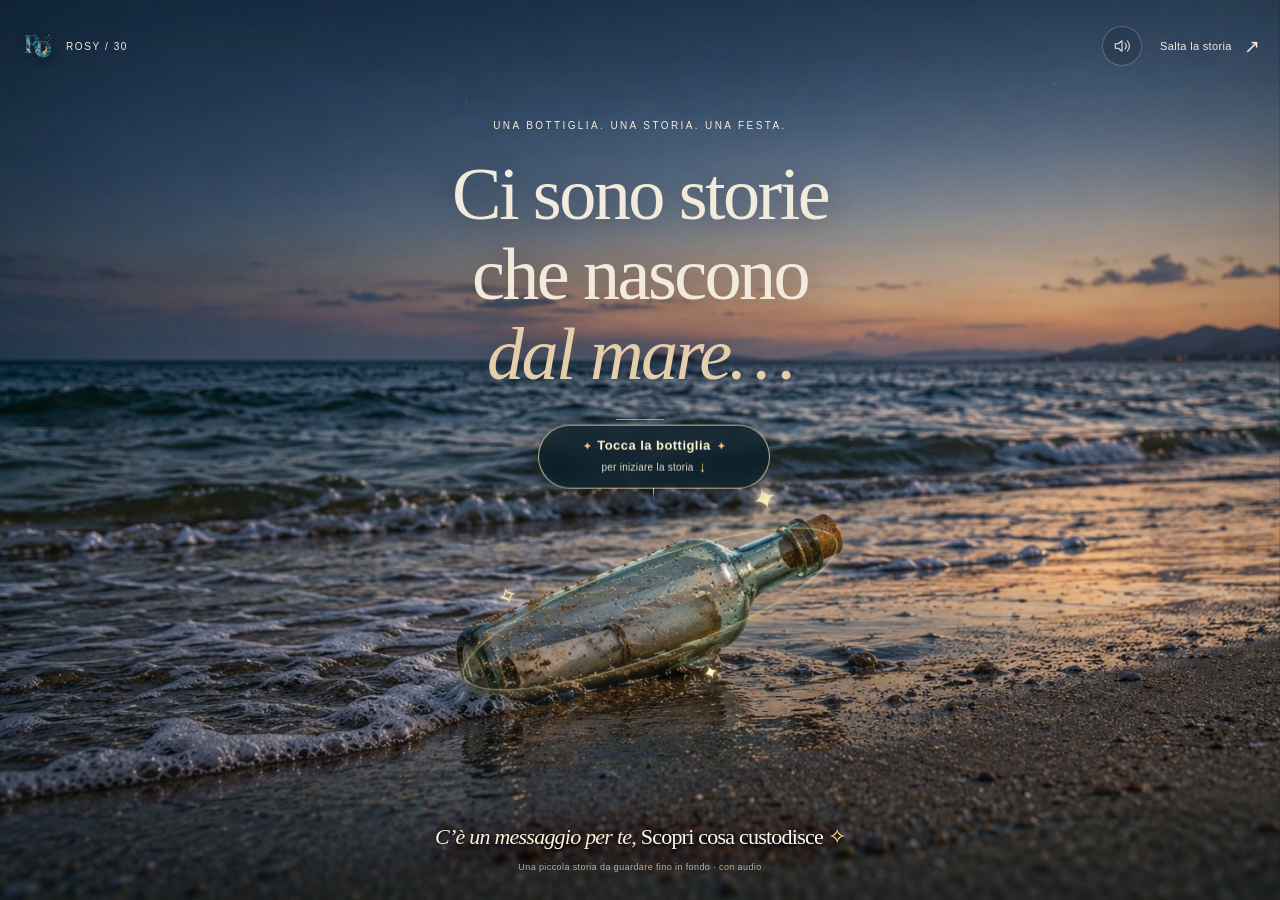
==== commit 58c2130d: "Add files via upload" ====
--- a/index.html
+++ b/index.html
@@ -29,25 +29,31 @@
   <!-- Calligrafia della pergamena; i font di sistema sono la riserva se offline. -->
   <link rel="preconnect" href="https://fonts.googleapis.com">
   <link rel="preconnect" href="https://fonts.gstatic.com" crossorigin>
-  <link href="https://fonts.googleapis.com/css2?family=Dancing+Script:wght@500;600;700&family=Great+Vibes&display=swap" rel="stylesheet">
-  <link rel="stylesheet" href="style.css?v=20">
+  <link href="https://fonts.googleapis.com/css2?family=Dancing+Script:wght@500;600;700&family=Great+Vibes&family=Pinyon+Script&display=swap" rel="stylesheet">
+  <link rel="stylesheet" href="style.css?v=43">
 </head>
 <body>
 <main id="stage" class="stage" data-scene="welcome">
   <div class="backdrops" aria-hidden="true">
     <picture>
-      <source id="shore-mobile-source" media="(max-aspect-ratio: 3/4)" srcset="assets/scenes/bottiglia-mobile.jpg">
+      <source id="shore-mobile-source" media="(max-aspect-ratio: 3/4)" srcset="assets/scenes/bottiglia-attesa-poster-mobile.jpg">
       <img id="shore" class="backdrop shore" src="assets/scenes/bottiglia.jpg" alt="" fetchpriority="high">
     </picture>
     <picture>
       <source id="open-mobile-source" media="(max-aspect-ratio: 3/4)">
       <img id="shore-open" class="backdrop shore shore-open" alt="" decoding="async" fetchpriority="low">
     </picture>
-    <img id="night" class="backdrop night" alt="" decoding="async" fetchpriority="low">
+    <picture>
+      <source id="night-mobile-source" media="(max-aspect-ratio: 3/4)" srcset="assets/scenes/mare-notte-mobile-poster.jpg">
+      <img id="night" class="backdrop night" alt="" decoding="async" fetchpriority="low">
+    </picture>
     <div id="videos" class="videos"></div>
+    <div id="clips" class="clips"></div>
     <div class="shade"></div>
     <div class="vignette"></div>
   </div>
+
+  <div id="ambient-sparks" class="ambient-sparks" aria-hidden="true"></div>
 
   <header class="topbar">
     <div class="brand"><img id="brand-monogram" alt="" width="36" height="36"><span id="brand-name">Una storia da festeggiare</span></div>
@@ -87,14 +93,13 @@
   </section>
 
   <section id="messaggio" class="panel opening" aria-label="L’inizio della storia" inert>
-    <div class="opening-copy"><p class="eyebrow">La scoperta</p><h2 id="intro-text">Ogni storia ha un inizio…</h2></div>
+    <div class="opening-copy"><h2 id="intro-text">Ogni storia ha un inizio…</h2></div>
   </section>
 
   <section id="segreto" class="panel letter-panel" aria-label="Il contenuto segreto" inert>
     <article class="letter">
       <div class="letter-inner">
-        <p class="letter-label">Un piccolo segreto per te</p>
-        <div class="letter-rule" aria-hidden="true"></div>
+        
         <p id="ty1" class="typed">La protagonista di questa storia?</p>
         <p id="ty2" class="typed typed-strong">Una ragazza che non ha nessuna intenzione di crescere davvero…</p>
         <p class="signature" id="signature">Patanella</p>
@@ -102,13 +107,13 @@
     </article>
   </section>
 
-  <section id="prove" class="panel photos-panel" aria-label="Le prove: i ricordi d’infanzia" inert>
-    <div class="scene-heading"><p class="eyebrow">Le prove</p><h2>Era già tutto <em>scritto.</em></h2></div>
+  <section id="prove" class="panel photos-panel" aria-label="Ricordi d’infanzia" inert>
+    <div class="scene-heading"><h2>Era già tutto <em>scritto.</em></h2></div>
     <div id="kids" class="photo-desk kids"></div>
   </section>
 
   <section id="complici" class="panel photos-panel friends-panel" aria-label="Il prima e dopo: Rosy oggi" inert>
-    <div class="scene-heading"><p class="eyebrow">Qualche anno dopo</p><h2 id="flash">Poi gli anni sono passati…</h2></div>
+    <div class="scene-heading"><h2 id="flash">Poi gli anni sono passati…</h2></div>
     <div id="friends" class="photo-desk friends"></div>
   </section>
 
@@ -121,6 +126,10 @@
   </section>
 
   <section id="finale" class="panel final-panel" aria-label="L’invito alla festa" inert>
+    <!-- Segreto nascosto: tieni premuta per cinque secondi la luna della foto notturna. -->
+    <button id="moon-hold" class="moon-hold" type="button" hidden aria-label="Tieni premuta la luna per cinque secondi per scoprire un segreto">
+      <svg class="moon-progress" viewBox="0 0 80 80" aria-hidden="true"><circle class="moon-progress-track" cx="40" cy="40" r="34"/><circle class="moon-progress-fill" cx="40" cy="40" r="34"/></svg>
+    </button>
     <div class="invitation">
       <p class="eyebrow">Il prossimo capitolo, insieme</p>
       <img id="mono" class="final-monogram" alt="" hidden>
@@ -143,7 +152,7 @@
       </section>
       <div class="final-actions">
         <div id="rsvp" class="rsvp">
-          <p class="rsvp-intro">La tua risposta sarebbe gradita</p>
+          <p class="rsvp-intro">La tua risposta sarebbe gradita <time class="rsvp-deadline" datetime="2026-12-07">entro e non oltre il 7 dicembre</time></p>
           <div class="rsvp-choices" role="group" aria-label="Rispondi all'invito su WhatsApp">
             <a id="b-wa-yes" href="https://wa.me/393472343616?text=Ciao%20Patanella%21%20%F0%9F%8E%89%F0%9F%A5%82%0AConfermo%20che%20ci%20sar%C3%B2%20alla%20tua%20festa%21%0A%0A%F0%9F%8D%BD%EF%B8%8F%20Allergie%2Fintolleranze%3A%20___" class="button whatsapp-cta rsvp-option rsvp-yes" target="_blank" rel="noopener noreferrer" aria-label="Conferma: ci sono. Apri WhatsApp con il messaggio di conferma">
               <svg class="action-icon" viewBox="0 0 24 24" fill="none" aria-hidden="true" focusable="false">
@@ -183,6 +192,22 @@
     </div>
   </section>
 
+  <!-- Si apre soltanto dopo la pressione continua di 5 secondi sulla luna. -->
+  <div id="moon-star" class="moon-star" aria-hidden="true" hidden>✦</div>
+  <section id="moon-secret" class="moon-secret" role="dialog" aria-modal="true" aria-labelledby="moon-secret-title" hidden>
+    <div class="moon-secret-veil" aria-hidden="true"></div>
+    <button id="moon-secret-close" type="button" class="moon-secret-close" aria-label="Chiudi la fotografia segreta">×</button>
+    <div class="moon-secret-inner">
+      <p class="moon-secret-kicker">UN ULTIMO PICCOLO SEGRETO ✦</p>
+      <figure class="moon-polaroid">
+        <img src="assets/photos/polaroid-segreta-09.jpg" alt="Patanella da bambina, sorridente in mare con i braccioli colorati" width="1536" height="1024" loading="lazy" decoding="async">
+        <figcaption>Il mare nel cuore, fin da piccola. <span aria-hidden="true">✦</span></figcaption>
+      </figure>
+      <h2 id="moon-secret-title">Il segreto della luna</h2>
+      <p class="moon-secret-copy">Cinque secondi di pazienza? Da te non me l’aspettavo.<br>Hai trovato il segreto della luna…</p>
+    </div>
+  </section>
+
   <footer class="story-footer" id="story-footer" hidden>
     <span id="chapter" class="chapter" aria-live="polite"></span>
     <div id="progress" class="progress" role="progressbar" aria-label="Avanzamento della storia" aria-valuemin="0" aria-valuemax="100" aria-valuenow="0"></div>
@@ -195,6 +220,7 @@
       <p>Una bottiglia, una storia, una festa.</p>
       <p><strong>Lunedì 28 dicembre 2026 · ore 20:30</strong></p>
       <p>La location? Scoprila sulla mappa.</p>
+      <p>La tua risposta sarebbe gradita entro e non oltre il 7 dicembre.</p>
       <div class="fallback-links">
         <a href="https://maps.app.goo.gl/FoxAbSmSC42Bt9TLA" target="_blank" rel="noopener noreferrer">Apri Google Maps</a>
         <a href="https://wa.me/393472343616?text=Ciao%20Patanella%21%20%F0%9F%8E%89%F0%9F%A5%82%0AConfermo%20che%20ci%20sar%C3%B2%20alla%20tua%20festa%21%0A%0A%F0%9F%8D%BD%EF%B8%8F%20Allergie%2Fintolleranze%3A%20___" target="_blank" rel="noopener noreferrer">Conferma su WhatsApp</a>
@@ -204,14 +230,15 @@
     </div>
   </section>
 
-  <noscript><section class="no-script" aria-label="Dettagli dell'invito"><h2>Rosy · 30 anni</h2><p>Lunedì 28 dicembre 2026, ore 20:30</p><p>La location è disponibile su Google Maps.</p><p><a href="https://maps.app.goo.gl/FoxAbSmSC42Bt9TLA" target="_blank" rel="noopener noreferrer">Indicazioni Google Maps</a></p><p><a href="https://wa.me/393472343616?text=Ciao%20Patanella%21%20%F0%9F%8E%89%F0%9F%A5%82%0AConfermo%20che%20ci%20sar%C3%B2%20alla%20tua%20festa%21%0A%0A%F0%9F%8D%BD%EF%B8%8F%20Allergie%2Fintolleranze%3A%20___" target="_blank" rel="noopener noreferrer">Conferma su WhatsApp</a></p><p><a href="Patanella_28_dicembre_2026.ics" download>Aggiungi al calendario</a></p></section></noscript>
+  <noscript><section class="no-script" aria-label="Dettagli dell'invito"><h2>Rosy · 30 anni</h2><p>Lunedì 28 dicembre 2026, ore 20:30</p><p>La location è disponibile su Google Maps.</p><p>La tua risposta sarebbe gradita entro e non oltre il 7 dicembre.</p><p><a href="https://maps.app.goo.gl/FoxAbSmSC42Bt9TLA" target="_blank" rel="noopener noreferrer">Indicazioni Google Maps</a></p><p><a href="https://wa.me/393472343616?text=Ciao%20Patanella%21%20%F0%9F%8E%89%F0%9F%A5%82%0AConfermo%20che%20ci%20sar%C3%B2%20alla%20tua%20festa%21%0A%0A%F0%9F%8D%BD%EF%B8%8F%20Allergie%2Fintolleranze%3A%20___" target="_blank" rel="noopener noreferrer">Conferma su WhatsApp</a></p><p><a href="Patanella_28_dicembre_2026.ics" download>Aggiungi al calendario</a></p></section></noscript>
 </main>
 <script>
   /* Se i file JavaScript non caricano, mostra un invito essenziale. */
   function showInvitoFallback() { var f=document.getElementById('static-fallback'); if (f) f.hidden=false; }
   window.addEventListener('error', function(e) { if (e.filename && /(?:config|script)\.js/.test(e.filename)) showInvitoFallback(); });
 </script>
-<script src="config.js?v=20" onerror="showInvitoFallback()"></script>
-<script src="script.js?v=20" onerror="showInvitoFallback()"></script>
+<script src="config.js?v=43" onerror="showInvitoFallback()"></script>
+<script src="script.js?v=43" onerror="showInvitoFallback()"></script>
+<script src="sparkles.js?v=43" defer></script>
 </body>
 </html>
--- a/style.css
+++ b/style.css
@@ -809,3 +809,440 @@
   .invitation .eyebrow, .micro, .chapter { font-size: 10px; }
   .brand span { font-size: 10px; }
 }
+
+
+/* V21 — Easter egg: luna autentica dello sfondo, pressione di 5 secondi. */
+.moon-hold {
+  position: fixed; z-index: 23; top: -100px; left: -100px;
+  width: 64px; height: 64px; transform: translate(-50%, -50%);
+  padding: 0; border: 0; border-radius: 50%; background: transparent;
+  cursor: pointer; touch-action: none; -webkit-touch-callout: none;
+  -webkit-user-select: none; user-select: none;
+}
+.moon-hold::before {
+  content: ""; position: absolute; inset: 14px; border-radius: 50%;
+  background: radial-gradient(circle, rgba(255,243,191,.09), rgba(255,223,144,.015) 64%, transparent 72%);
+  opacity: 0; transition: opacity .35s ease, box-shadow .35s ease;
+  pointer-events: none;
+}
+/* V23: indizio discreto, visibile solo nella scena finale.
+   La hitbox non cambia dimensioni; la luna della fotografia resta quella originale. */
+.moon-hold:not([hidden]):not(.holding):not(.moon-activated):not(:hover)::before {
+  animation: moon-soft-hint 3.6s ease-in-out infinite;
+}
+@keyframes moon-soft-hint {
+  0%, 100% {
+    opacity: .24;
+    transform: scale(.84);
+    box-shadow: 0 0 10px 3px rgba(255,224,152,.10), 0 0 20px 7px rgba(255,227,164,.035);
+  }
+  50% {
+    opacity: .62;
+    transform: scale(1.12);
+    box-shadow: 0 0 19px 6px rgba(255,225,155,.24), 0 0 32px 12px rgba(255,227,164,.065);
+  }
+}
+.moon-hold:hover::before, .moon-hold.holding::before { opacity: .92; box-shadow: 0 0 28px 12px rgba(255,216,135,.25), 0 0 55px 28px rgba(255,229,163,.12); }
+.moon-hold.moon-activated::before { opacity: 1; animation: moon-bloom 1.25s ease-out both; }
+.moon-progress { position: absolute; inset: -5px; width: 74px; height: 74px; opacity: 0; transform: rotate(-90deg); transition: opacity .2s; pointer-events:none; }
+.moon-progress circle { fill:none; stroke-width: 2.5px; }
+.moon-progress-track { stroke:rgba(246,226,185,.35); }
+.moon-progress-fill { stroke:#ffe6ac; stroke-linecap:round; stroke-dasharray: 213.63; stroke-dashoffset: 213.63; }
+.moon-hold.holding .moon-progress { opacity: .95; }
+.moon-hold.holding .moon-progress-fill { animation: moon-charge 5s linear forwards; }
+.moon-hold:focus-visible { outline: 2px solid #ffe1a7; outline-offset: 9px; }
+@keyframes moon-charge { to {stroke-dashoffset:0;} }
+@keyframes moon-bloom { 0%{box-shadow:0 0 0 0 rgba(255,236,175,.3)} 34%{box-shadow:0 0 50px 28px rgba(255,229,157,.66),0 0 110px 65px rgba(255,228,165,.3)} 100%{box-shadow:0 0 32px 12px rgba(255,223,157,.2)} }
+.moon-star {
+  position: fixed; z-index: 35; width:32px; height:32px;
+  left:var(--star-x,70vw); top:var(--star-y,18vh); transform:translate(-50%,-50%);
+  color:#fff3c2; font-size:28px; line-height:1;
+  text-shadow:0 0 10px #fff,0 0 26px #ffdf8a,0 0 44px #ffcc65;
+  pointer-events:none;
+}
+.moon-star::after {
+  content:""; position:absolute; left:10px; top:18px; width:105px; height:2px;
+  transform:rotate(-25deg); transform-origin:left center;
+  background:linear-gradient(90deg,#fff4cf,rgba(255,225,149,.6),transparent);
+  filter:drop-shadow(0 0 6px #ffdf9c);
+}
+.moon-star.falling { animation: moon-star-fall 1.1s cubic-bezier(.18,.67,.43,1) forwards; }
+@keyframes moon-star-fall {
+  0% {opacity:0; transform:translate(-50%,-50%) scale(.55);}
+  12% {opacity:1;}
+  75% {opacity:1;}
+  100% {opacity:0; transform:translate(calc(-50% + var(--star-dx,-90px)),calc(-50% + var(--star-dy,260px))) scale(.85);}
+}
+.moon-secret {
+  position:fixed; inset:0; z-index:42; overflow:auto;
+  padding:max(42px, calc(env(safe-area-inset-top) + 25px)) max(16px,env(safe-area-inset-right)) max(24px,env(safe-area-inset-bottom)) max(16px,env(safe-area-inset-left));
+  display:flex; align-items:safe center; justify-content:center;
+  background:rgba(6,19,29,.82); backdrop-filter:blur(9px);
+  text-align:center; -webkit-overflow-scrolling:touch;
+}
+.moon-secret-veil {position:fixed; inset:0; z-index:0; pointer-events:none; background:radial-gradient(ellipse at 50% 38%,rgba(108,141,152,.16),transparent 62%);}
+.moon-secret-inner {position:relative; z-index:1; width:min(390px,100%); margin:auto; display:flex; flex-direction:column; align-items:center; padding:16px 0 20px; opacity:0; transform:translateY(30px) scale(.96);}
+.moon-secret.open .moon-secret-inner {animation: secret-reveal .7s cubic-bezier(.16,.84,.2,1) forwards;}
+@keyframes secret-reveal {to{opacity:1;transform:translateY(0) scale(1)}}
+.moon-secret-kicker {font:600 11px/1.5 var(--sans);letter-spacing:.18em;color:#f7dca4;text-shadow:0 2px 10px #000; margin:0 0 15px;}
+.moon-polaroid {
+  width:min(340px,86vw); padding:11px 11px 0; background:#f6f0e5;
+  box-shadow:0 15px 50px rgba(0,0,0,.6),0 0 0 1px rgba(255,248,231,.9);
+  transform:rotate(-4deg); margin:0 0 19px;
+}
+.moon-polaroid img {width:100%;height:auto;aspect-ratio:3/2;object-fit:cover;object-position:center;background:#d3cabc;}
+.moon-polaroid figcaption {font-family:"Dancing Script","Segoe Script",cursive;font-size:20px;line-height:1.15;color:#33434a;min-height:50px;display:flex;align-items:center;justify-content:center;gap:6px;padding:8px 2px;}
+.moon-polaroid figcaption span {color:#ab7d37;}
+.moon-secret h2 {font:italic 36px/1.12 var(--serif);color:#f6deb0;text-shadow:0 2px 16px #0009;}
+.moon-secret-copy {max-width:350px;margin:10px auto 0;color:#fff8eb;font-size:17px;line-height:1.5;text-shadow:0 2px 12px rgba(0,0,0,.78);}
+.moon-secret-close {position:fixed;z-index:3;right:max(14px,calc(env(safe-area-inset-right) + 12px));top:max(14px,calc(env(safe-area-inset-top) + 12px));width:44px;height:44px;border-radius:50%;border:1px solid rgba(255,242,204,.62);background:rgba(12,33,43,.9);font:30px/1 var(--sans);color:#fff7e8;display:grid;place-items:center;}
+.moon-secret-close:hover,.moon-secret-close:focus-visible {background:rgba(47,72,75,.97);}
+@media(max-height:700px) {
+  .moon-secret-inner {padding:0 0 14px;}
+  .moon-secret-kicker {font-size:10px;margin-bottom:10px;}
+  .moon-polaroid {width:min(290px,79vw);padding:8px 8px 0;margin-bottom:13px;}
+  .moon-polaroid figcaption {font-size:17px;min-height:37px;padding:5px 2px;}
+  .moon-secret h2 {font-size:29px;}
+  .moon-secret-copy {font-size:15px;line-height:1.35;margin-top:7px;}
+}
+@media(prefers-reduced-motion:reduce) {
+  .moon-hold:not([hidden]):not(.holding):not(.moon-activated)::before {
+    animation: none; opacity: .42;
+    box-shadow: 0 0 14px 5px rgba(255,225,155,.18);
+  }
+  .moon-hold.moon-activated::before,.moon-star.falling {animation-duration:.05s!important;}
+  .moon-secret-inner {opacity:1;transform:none!important;}
+}
+
+/* V24 - scritte superflue eliminate, scadenza RSVP leggibile. */
+#messaggio .opening-copy h2,
+#prove .scene-heading h2,
+#complici .scene-heading h2 { margin-top: 0; }
+.rsvp-deadline {
+  display: block;
+  margin-top: 5px;
+  font-size: .95em;
+  color: #f2d5a6;
+  font-weight: 600;
+  letter-spacing: .015em;
+  line-height: 1.45;
+}
+
+/* V25 - solo barre nell'indicatore di avanzamento, nessuna etichetta. */
+.story-footer { justify-content: center; }
+.story-footer .chapter { display: none; }
+.story-footer .progress { margin-left: 0; width: min(430px, 100%); flex: 1 1 auto; }
+
+/* ===== V28: filmati realistici (PIANO_VIDEO_REALISTICI.md) ===== */
+.clips,.clips video{position:absolute;inset:0;width:100%;height:100%}
+.clips{pointer-events:none}
+.clips video{object-fit:cover;object-position:51% 50%;opacity:0;transition:opacity .45s ease;pointer-events:none}
+.clips video.on{opacity:1}
+.clips video[data-clip="finale"]{object-position:72% 50%}
+/* Il filmato e' fermo nell'inquadratura: la foto sotto non deve piu' muoversi,
+   cosi' le hitbox della bottiglia e della luna restano allineate. */
+.stage[data-clip="intro"] .shore,.stage[data-clip="attesa"] .shore,.stage[data-clip="apertura"] .shore,.stage[data-clip="finale"] .night{animation:none}
+/* Pergamena: la carta e' nel video; il testo HTML compare a carta srotolata. */
+.stage.clip-paper .letter{background:none;box-shadow:none;transform:none!important;transition:none}
+.stage.clip-paper .letter-inner{opacity:0;transition:opacity .7s ease}
+.stage.clip-paper.clip-text .letter-inner{opacity:1}
+
+/* V29: risposta immediata e raccordo morbido dopo il tap */
+.clips video { transition: opacity 1.05s ease-in-out; }
+.stage.bottle-tapped .bottle-glow, .stage.bottle-tapped .bottle-halo { filter: brightness(1.35); }
+@media (prefers-reduced-motion: reduce) { .clips video { transition-duration: .12s; } }
+
+/* V31: firma che si scrive soltanto dopo la conclusione del messaggio. */
+.stage[data-scene="segreto"] .signature {
+  clip-path: inset(0 calc(100% - var(--signed, 0%)) 0 0);
+  -webkit-clip-path: inset(0 calc(100% - var(--signed, 0%)) 0 0);
+  opacity: 1;
+}
+.stage[data-scene="segreto"] .signature.signing {
+  filter: drop-shadow(0 0 1px rgba(83,62,50,.22));
+}
+
+
+/* V32: pergamena a proporzioni naturali, senza cartoncino rettangolare esterno. */
+.letter-panel { padding: clamp(65px, 9vh, 90px) 15px clamp(45px, 7vh, 70px); }
+.letter-panel .letter {
+  width: min(380px, 72vw, calc((100dvh - 155px) * .6667));
+  aspect-ratio: 2 / 3;
+  min-height: 0;
+  height: auto;
+  background: url("assets/scenes/carta.jpg") center / 100% 100% no-repeat;
+  background-color: transparent;
+  box-shadow: none;
+  border: 0;
+  border-radius: 0;
+  /* Nasconde il bordo fotografico esterno, conservando il contorno sfrangiato della carta. */
+  clip-path: polygon(3% 1.9%, 16% 1.5%, 34% 1.4%, 61% 1.7%, 82% 1.5%, 96% 2.1%, 98% 10%, 97.5% 29%, 98% 53%, 97% 78%, 97% 95%, 93% 98%, 75% 98.5%, 46% 98.6%, 18% 98.3%, 3% 97.4%, 2% 85%, 2% 52%, 2% 21%);
+}
+.letter-panel .letter-inner {
+  display: flex;
+  flex-direction: column;
+  justify-content: center;
+  padding: 15% 13% 13%;
+  width: 100%;
+  height: 100%;
+  gap: 0;
+}
+.letter-panel .letter-rule { display: none !important; }
+.letter-panel .letter .typed {
+  font-family: "Marck Script", "Dancing Script", "Segoe Script", cursive;
+  font-size: clamp(17px, 2.1vw, 26px);
+  font-weight: 400;
+  line-height: 1.25;
+  letter-spacing: 0;
+  min-height: 0;
+  color: #493325;
+  text-shadow: 0 .25px .25px rgba(70,35,14,.13);
+  overflow-wrap: break-word;
+}
+.letter-panel .letter .typed-strong { margin-top: 12px; min-height: 0; font-weight: 400; }
+.letter-panel .letter .signature {
+  font-family: "Great Vibes", "Dancing Script", cursive;
+  color: #453027;
+  font-size: clamp(33px, 4.7vw, 49px);
+  line-height: 1.2;
+  margin-top: 16px;
+  padding-right: 4px;
+}
+@media (max-width: 600px) {
+  .letter-panel .letter { width: min(78vw, calc((100dvh - 140px) * .6667)); }
+  .letter-panel .letter-inner { padding: 15% 12% 12%; }
+  .letter-panel .letter .typed { font-size: clamp(17px, 5.1vw, 23px); line-height: 1.18; }
+  .letter-panel .letter .typed-strong { margin-top: 10px; }
+  .letter-panel .letter .signature { font-size: clamp(34px, 10vw, 47px); margin-top: 12px; }
+}
+@media (max-height: 620px) {
+  .letter-panel .letter { width: min(70vw, calc((100dvh - 125px) * .6667)); }
+  .letter-panel .letter-inner { padding: 11% 11%; }
+  .letter-panel .letter .typed { font-size: clamp(15px, 3.8vh, 19px); line-height: 1.12; }
+  .letter-panel .letter .typed-strong { margin-top: 7px; }
+  .letter-panel .letter .signature { font-size: clamp(29px, 7vh, 37px); margin-top: 7px; }
+}
+
+/* V33 — Carta ritagliata dalla fotografia originale, senza contorni geometrici.
+   Inchiostro a pennino sottile; il testo si adatta alla carta. */
+.letter-panel .letter {
+  width:min(380px, 72vw, calc((100dvh - 142px) * .6667));
+  aspect-ratio:2 / 3;
+  min-height:0; height:auto;
+  background: url("assets/scenes/carta-scontornata.png") center / contain no-repeat !important;
+  background-color:transparent !important;
+  clip-path:none !important; -webkit-clip-path:none !important;
+  border:0 !important; border-radius:0 !important; box-shadow:none !important;
+}
+.letter-panel .letter-inner {box-sizing:border-box; width:100%; height:100%; padding:20% 16% 17%; justify-content:center;}
+.letter-panel .letter .typed {
+  font-family:"Pinyon Script", "Great Vibes", cursive !important;
+  color:#342416;
+  font-size:clamp(23px,2.6vw,30px);
+  font-weight:400; line-height:1.13;
+  min-height:0; text-shadow:none; letter-spacing:0;
+  overflow-wrap:normal; word-break:normal;
+}
+.letter-panel .letter .typed-strong {font-weight:400; margin-top:14px; min-height:0;}
+.letter-panel .letter .signature {
+  font-family:"Great Vibes", "Pinyon Script", cursive;
+  color:#271a12; font-size:clamp(36px,4.6vw,51px);
+  line-height:1.08; margin-top:17px; padding-right:7px;
+}
+@media(max-width:600px){
+ .letter-panel .letter{width:min(83vw,calc((100dvh - 125px)*.6667));}
+ .letter-panel .letter-inner{padding:18% 15% 15%;}
+ .letter-panel .letter .typed{font-size:clamp(20px,5.7vw,26px);line-height:1.12;}
+ .letter-panel .letter .typed-strong{margin-top:10px;}
+ .letter-panel .letter .signature{font-size:clamp(34px,10vw,46px);margin-top:13px;}
+}
+@media(max-height:620px){
+ .letter-panel .letter{width:min(74vw,calc((100dvh - 115px)*.6667));}
+ .letter-panel .letter-inner{padding:14% 14%;}
+ .letter-panel .letter .typed{font-size:clamp(17px,3.6vh,22px);line-height:1.05;}
+ .letter-panel .letter .typed-strong{margin-top:6px;}
+ .letter-panel .letter .signature{font-size:clamp(29px,6vh,38px);margin-top:8px;}
+}
+
+
+/* V34: carta con rapporto originale 900:1350; blocchi di scrittura stabili. */
+.letter-panel .letter {
+  aspect-ratio: 2 / 3 !important; height: auto !important;
+  min-height: 0 !important; flex-shrink: 0;
+  background-size: 100% 100% !important;
+  overflow: visible !important;
+}
+.letter-panel .letter-inner {
+  display: flex !important; flex-direction: column !important;
+  justify-content: center !important; align-items: stretch !important;
+  padding: 16% 14% 18% !important; overflow: visible !important;
+}
+.letter-panel .typed {
+  display: block !important; position: relative !important;
+  width: 100%; min-height: 0 !important;
+  white-space: pre-wrap; overflow-wrap: break-word !important;
+  font-size: clamp(20px, 2.3vw, 26px) !important;
+  line-height: 1.14 !important;
+}
+.letter-panel .typed.typing::after, .letter-panel .typed::after {
+  content: none !important; display: none !important;
+}
+.letter-measure {visibility: hidden; display: block; white-space: pre-wrap;}
+.letter-ink {
+  position: absolute; inset: 0; display: block; white-space: pre-wrap;
+  overflow-wrap: break-word;
+}
+.letter-panel .typed-strong {margin-top: 11px !important;}
+.letter-panel .signature {
+  align-self: stretch; box-sizing: border-box;
+  width: 100%; padding: 9px 14px 12px 0 !important;
+  margin: 10px 0 0 !important;
+  overflow: visible !important;
+  font-size: clamp(32px, 4vw, 43px) !important;
+  line-height: 1.45 !important;
+  white-space: nowrap;
+}
+@media(max-width:600px){
+ .letter-panel .letter-inner{padding:15% 13% 17% !important;}
+ .letter-panel .typed{font-size:clamp(19px,5.2vw,23px) !important;line-height:1.12 !important;}
+ .letter-panel .signature{font-size:clamp(29px,8.7vw,38px) !important;}
+}
+@media(max-height:620px){
+ .letter-panel .letter-inner{padding:12% 12% 15% !important;}
+ .letter-panel .typed{font-size:clamp(16px,3.2vh,19px) !important;line-height:1.08 !important;}
+ .letter-panel .typed-strong{margin-top:5px !important;}
+ .letter-panel .signature{font-size:clamp(26px,5.5vh,34px) !important;margin-top:4px !important;}
+}
+
+
+/* V35 - carta originale trasparente, testo leggibile distribuito sul foglio */
+.letter-panel .letter {
+  width: min(440px, 88vw, calc((100dvh - 110px) * 2 / 3)) !important;
+  aspect-ratio: 2 / 3 !important; height: auto !important; min-height: 0 !important;
+  background: url("assets/scenes/carta-nuova.png") center / 100% 100% no-repeat !important;
+  box-shadow: none !important; border: 0 !important; clip-path: none !important;
+}
+.letter-panel .letter-inner {
+  box-sizing: border-box !important; padding: 12% 11% 12% !important;
+  display: flex !important; flex-direction: column !important;
+  align-items: stretch !important; justify-content: center !important;
+  gap: 0 !important; height: 100% !important;
+}
+.letter-panel .letter .typed {
+  font-family: "Dancing Script", "Segoe Script", cursive !important;
+  font-weight: 600 !important; font-size: clamp(25px, 2.65vw, 30px) !important;
+  line-height: 1.33 !important; letter-spacing: .005em !important;
+  color: #342315 !important; text-shadow: none !important;
+  overflow-wrap: normal !important; word-break: normal !important;
+}
+.letter-panel .letter .typed-strong {margin-top: 25px !important; }
+.letter-panel .signature {
+  font-family: "Great Vibes", "Pinyon Script", cursive !important;
+  font-size: clamp(46px, 5vw, 57px) !important;
+  line-height: 1.55 !important; padding: 12px 12px 20px 4px !important;
+  margin: 24px 0 0 !important; color: #2d1c12 !important;
+  overflow: visible !important; flex-shrink: 0 !important;
+}
+@media (max-width: 600px) {
+  .letter-panel .letter {width: min(88vw, calc((100dvh - 100px) * 2 / 3)) !important;}
+  .letter-panel .letter-inner {padding: 12% 10.5% 12% !important;}
+  .letter-panel .letter .typed {font-size: clamp(23px, 5.8vw, 28px) !important; line-height: 1.25 !important;}
+  .letter-panel .letter .typed-strong {margin-top: 17px !important;}
+  .letter-panel .signature {font-size: clamp(41px, 10.5vw, 51px) !important; margin-top: 16px !important;}
+}
+@media (max-height: 650px) {
+  .letter-panel .letter {width: min(86vw, calc((100dvh - 85px) * 2 / 3)) !important;}
+  .letter-panel .letter-inner {padding: 10% 10% !important;}
+  .letter-panel .letter .typed {font-size: clamp(20px, 3.5vh, 24px) !important;line-height:1.21 !important;}
+  .letter-panel .letter .typed-strong {margin-top: 10px !important;}
+  .letter-panel .signature {font-size: clamp(35px, 7vh, 45px) !important; margin-top: 8px !important;}
+}
+
+/* V36 - Il video del mare notturno viene mostrato solo su schermi verticali.
+   Un leggero zoom nasconde eventuali artefatti sui bordi; la luna resta
+   ferma e la hitbox segue la sua posizione nel video e nel poster. */
+@media (max-aspect-ratio: 3/4) {
+  .night { animation: none !important; transform: scale(1.11) !important;
+           transform-origin: center center; object-position:72% 50%; }
+  #clips video[data-clip="finale"] {
+    object-position:72% 50%; transform: scale(1.11); transform-origin:center center;
+  }
+}
+
+/* V38: nessun movimento laterale del fondale tra le ultime tre scene.
+   La ripresa stabilizzata scorre in un unico loop senza riavvii. */
+.stage[data-scene="epico"] .night,
+.stage[data-scene="citazione"] .night,
+.stage[data-scene="finale"] .night { animation:none !important; }
+
+/* V40: nessun flash statico al click. Il video di attesa continua finche'
+   il primo fotogramma dell'apertura non e' decodificato; dissolvenza .68s. */
+.clips video { transition: opacity .68s ease-in-out; }
+.stage[data-clip="attesa"] .shore-open,
+.stage[data-clip="apertura"] .shore-open { opacity: 0 !important; }
+@media (prefers-reduced-motion: reduce) { .clips video { transition-duration: .12s; } }
+
+
+/* V41: pergamena marina nuova, con il profilo trasparente non deformato.
+   Manteniamo il rapporto 2:3 e tutte le misure del testo della V40. */
+.letter-panel .letter {
+  background-image: url("assets/scenes/pergamena-marina.webp") !important;
+  background-size: 100% 100% !important;
+  background-repeat: no-repeat !important;
+}
+
+/* V42 - Scintille dorate occasionali, abbinate al glow della bottiglia.
+   Posizione scelta solo in aree libere, nessuna interferenza con i tocchi. */
+.ambient-sparks {
+  position: absolute;
+  inset: 0;
+  z-index: 9;
+  pointer-events: none;
+  overflow: hidden;
+  user-select: none;
+  -webkit-user-select: none;
+}
+.ambient-spark {
+  position: absolute;
+  display: block;
+  color: #fff0bd;
+  font-family: Georgia, serif;
+  font-weight: 400;
+  line-height: 1;
+  opacity: 0;
+  transform: translate(-50%, -50%) scale(.48);
+  text-shadow: 0 0 8px #fff1ca, 0 0 19px #ffd18f, 0 0 30px rgba(255,204,120,.46);
+  pointer-events: none;
+  animation: ambient-spark-bloom var(--spark-life, 2.3s) ease-in-out forwards;
+  will-change: opacity, transform;
+}
+@keyframes ambient-spark-bloom {
+  0% {opacity: 0; transform: translate(-50%, -50%) scale(.45);}
+  35% {opacity: .84; transform: translate(-50%, -54%) scale(1.07);}
+  64% {opacity: .72; transform: translate(-50%, -57%) scale(.88);}
+  100% {opacity: 0; transform: translate(-50%, -60%) scale(.42);}
+}
+@media (prefers-reduced-motion: reduce) {
+  .ambient-sparks {display: none !important;}
+}
+
+/* V43 - linee già composte nel font definitivo, rivelate senza reflow. */
+.letter-panel .letter-measure { visibility:hidden; display:block; white-space:normal; }
+.letter-panel .letter-ink {position:absolute; inset:0; pointer-events:none; display:block; }
+.letter-panel .letter-ink-line {
+  position:absolute; left:0; display:block; width:max-content;
+  white-space:pre; line-height:inherit; font:inherit; letter-spacing:inherit;
+  color:inherit; overflow:visible; will-change:clip-path;
+}
+/* Mantieni esattamente lo stesso aspetto della firma durante e dopo la scrittura. */
+.stage[data-scene="segreto"] .signature.signing {filter:none !important;}
+.letter-panel .signature {filter:none !important; -webkit-font-smoothing:antialiased;}
+
+/* V43 - scintille ambientali: più grandi, un po' più frequenti, e dissolvenza
+   quando cambia scena al posto della rimozione improvvisa. */
+.ambient-spark {text-shadow:0 0 9px #fff2c7,0 0 22px #ffdb9d,0 0 34px rgba(255,203,114,.52);}
+.ambient-spark.is-retiring {animation:ambient-spark-retire .85s ease-out both !important;}
+@keyframes ambient-spark-retire {
+  from {opacity:var(--retire-opacity, .65); transform:var(--retire-transform, translate(-50%,-50%) scale(1));}
+  to {opacity:0; transform:var(--retire-transform, translate(-50%,-50%) scale(1));}
+}
